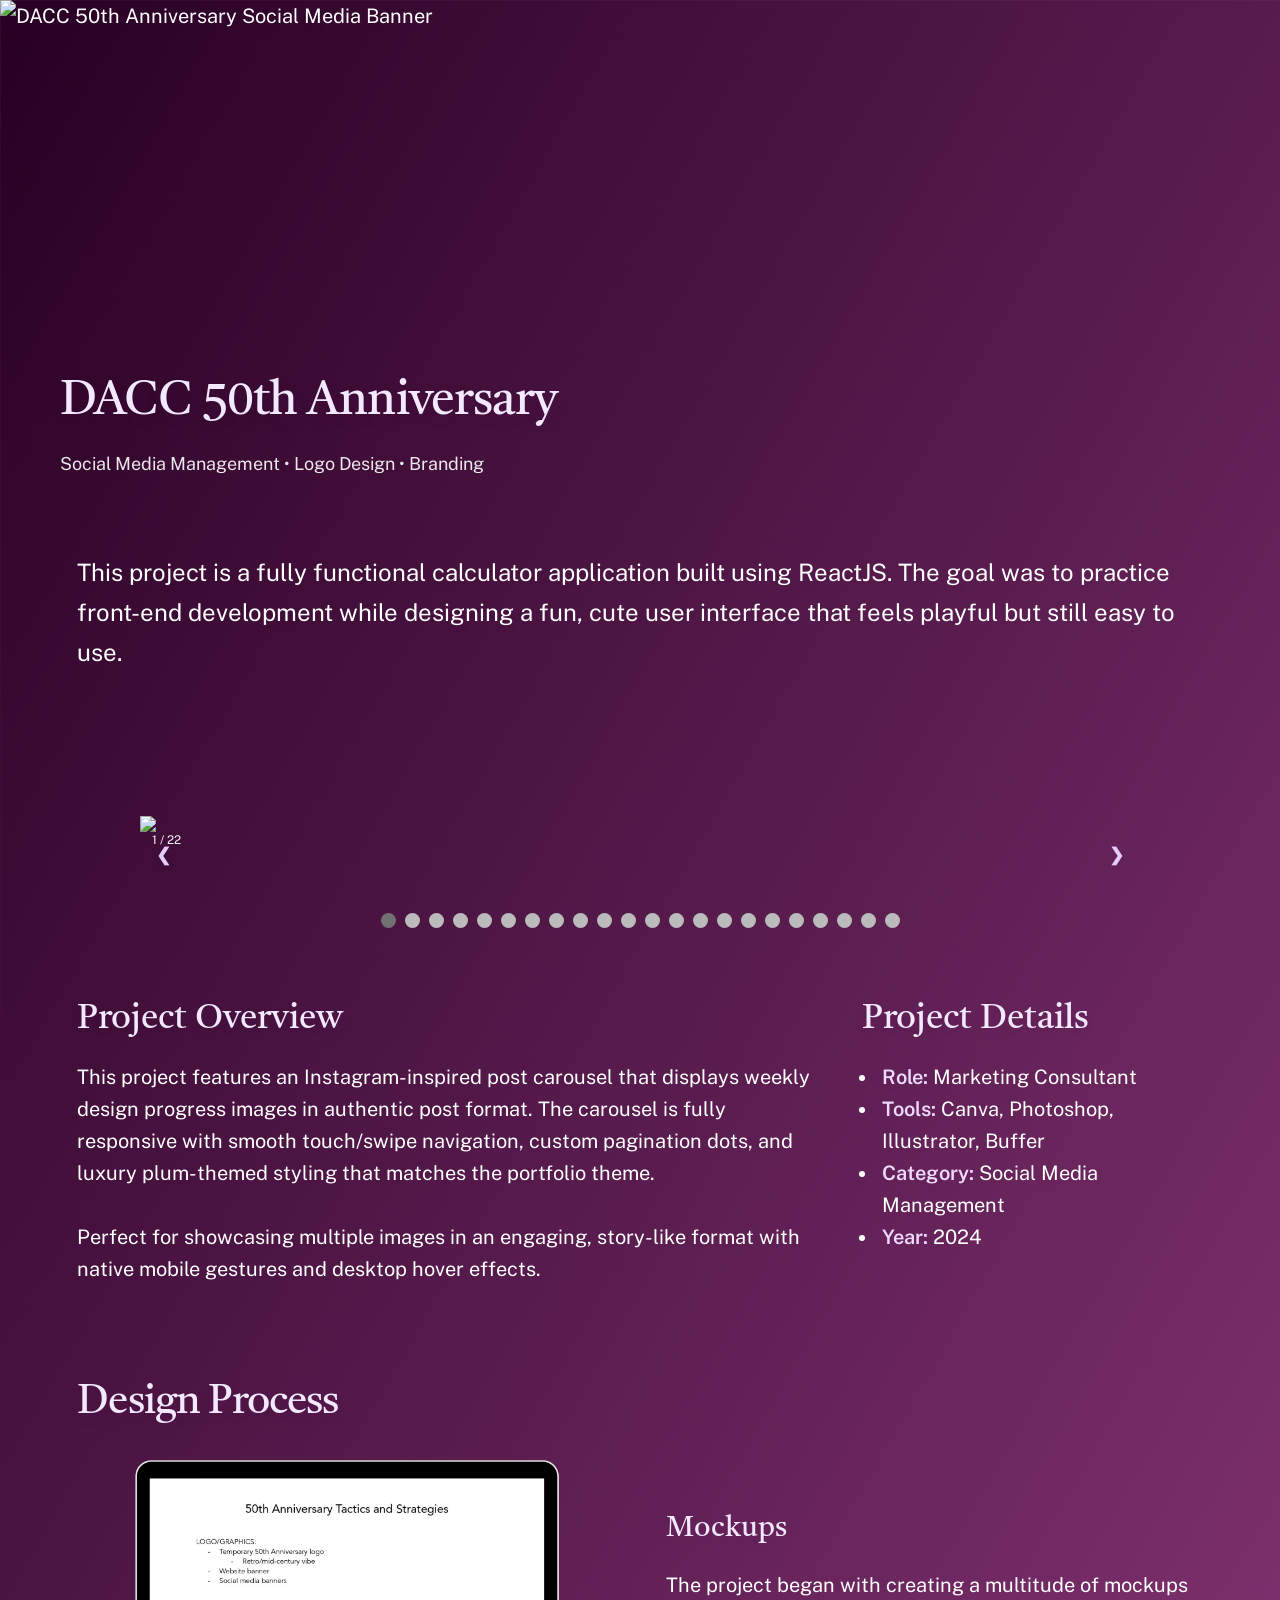
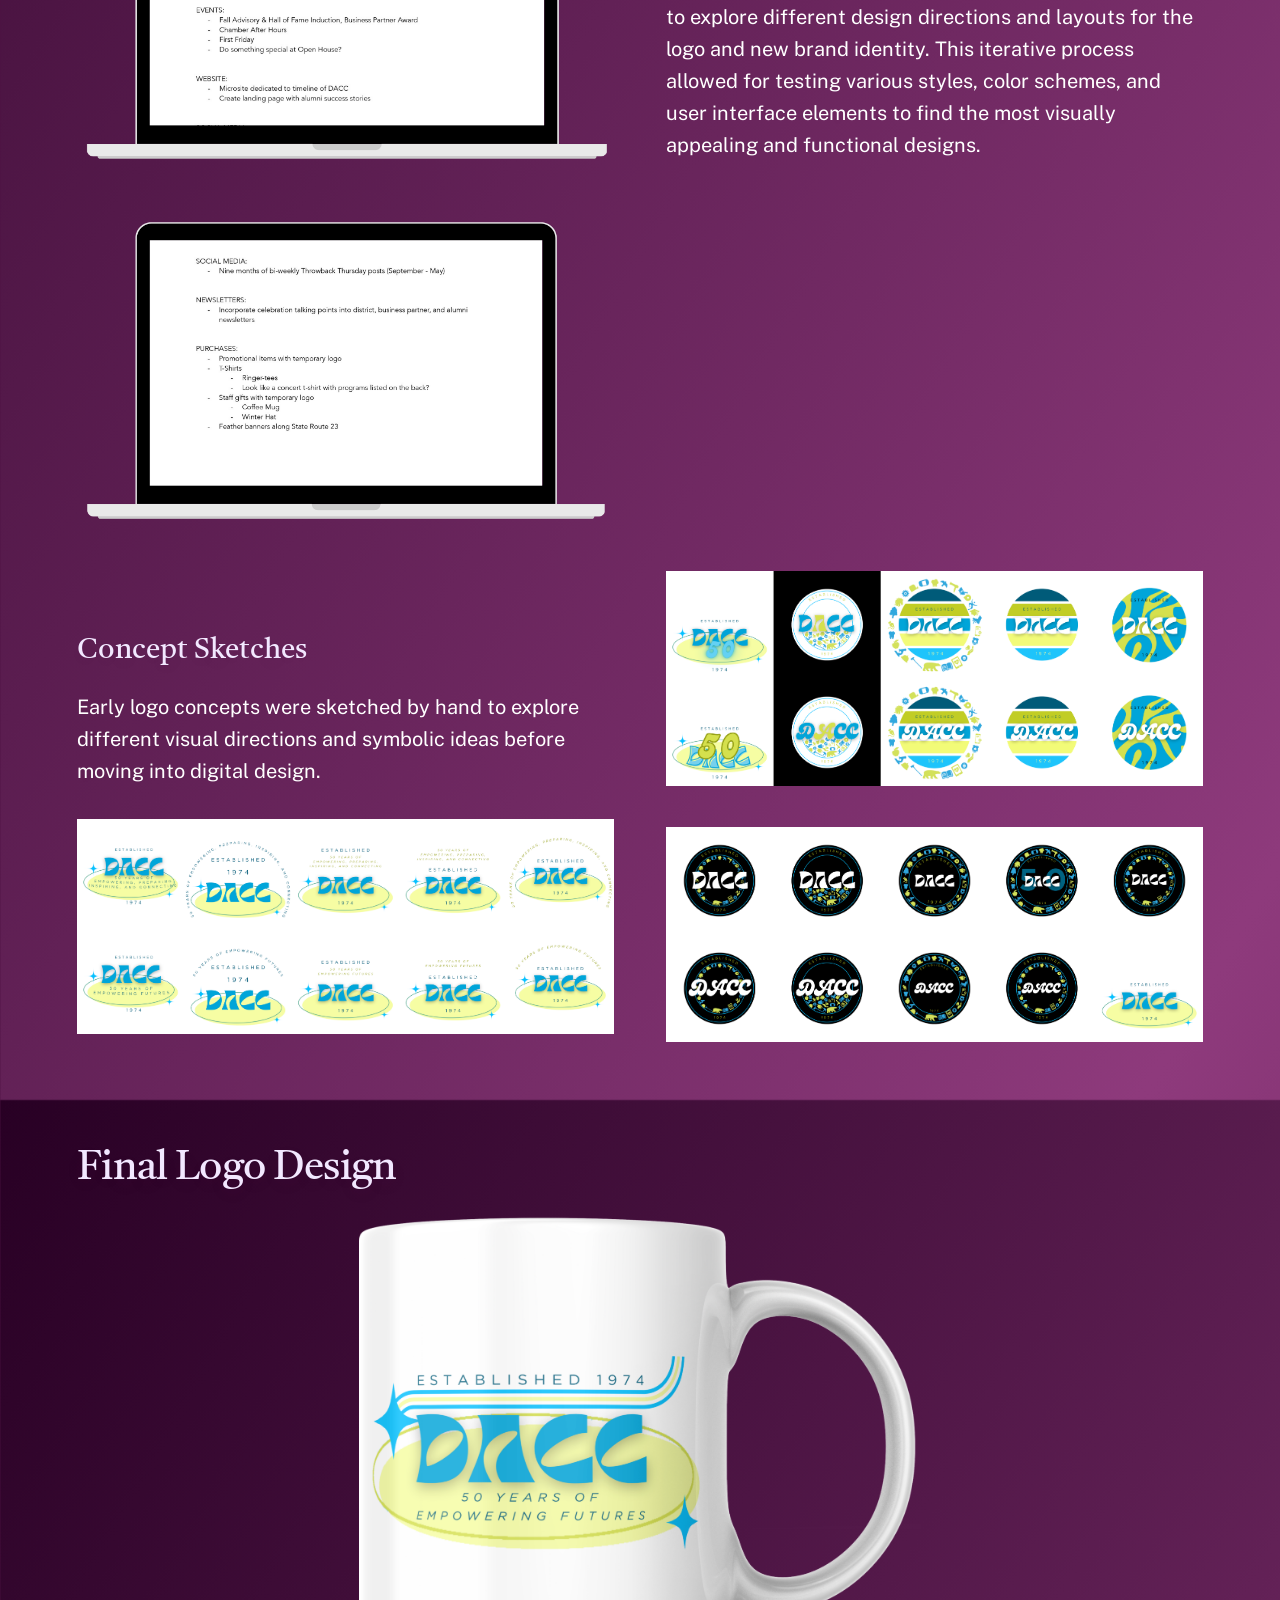
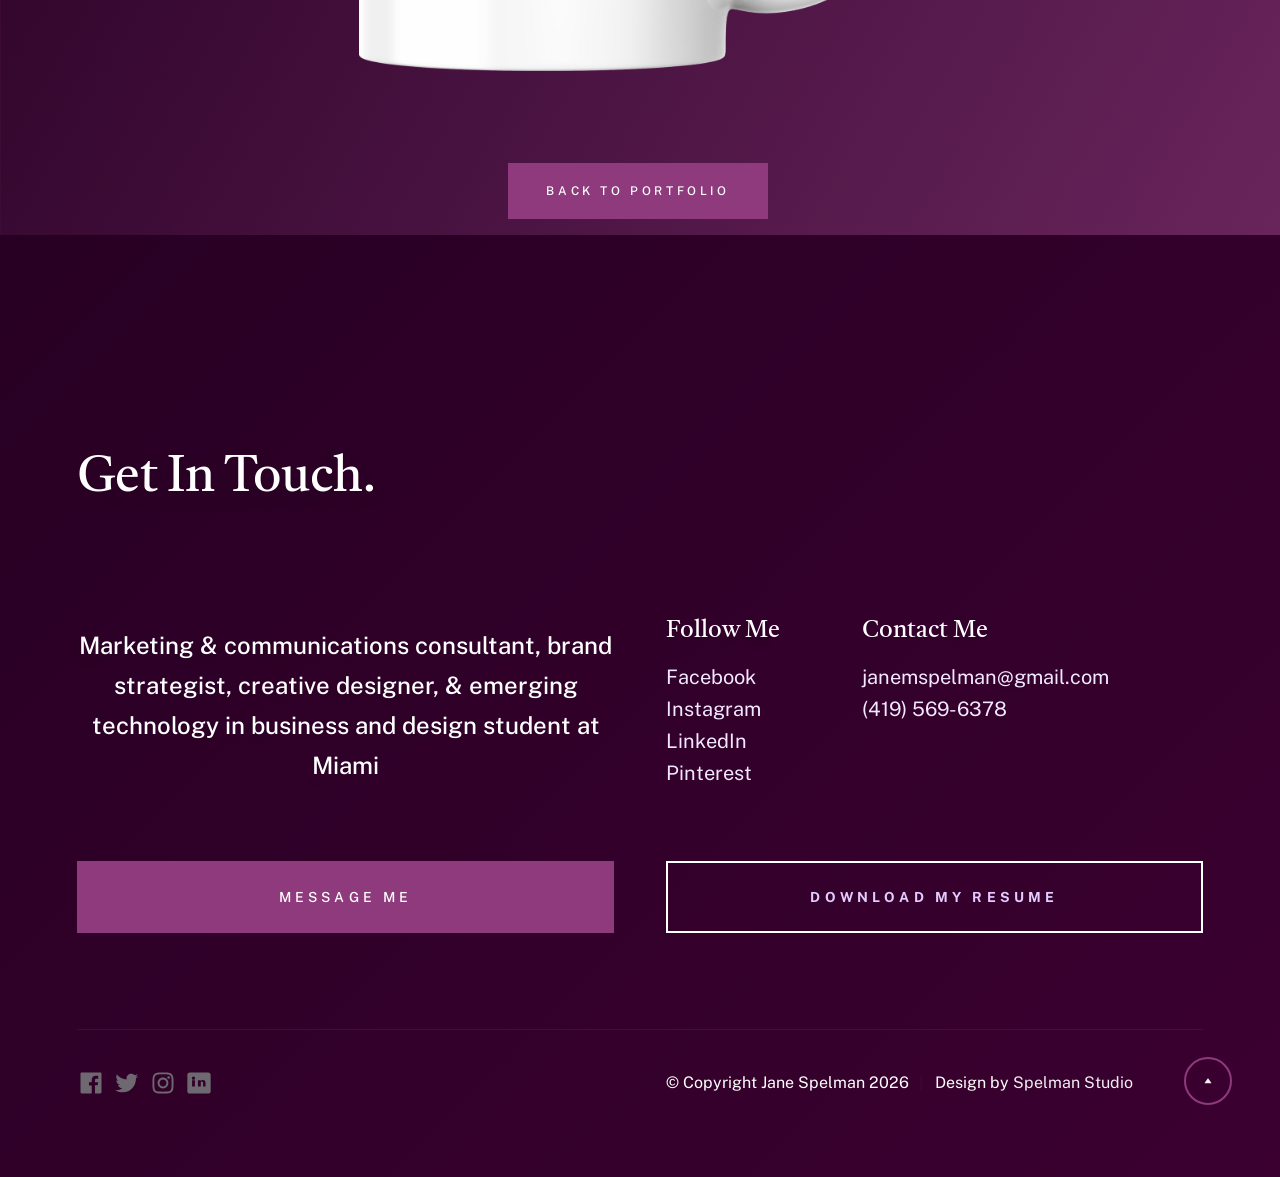
==== projectfive.html @ 10e01cda "project five" ====
<!DOCTYPE html>
<html lang="en" class="no-js" >
<head>

    <!--- basic page needs
    ================================================== -->
    <meta charset="utf-8">
    <meta name="viewport" content="width=device-width, initial-scale=1">
    <title>Project 5 - Jane Spelman</title>

    <script>
        document.documentElement.classList.remove('no-js');
        document.documentElement.classList.add('js');
    </script>

    <!-- CSS
    ================================================== -->
    <link rel="stylesheet" href="css/vendor.css">
    <link rel="stylesheet" href="css/styles.css">
    <link rel="stylesheet" href="css/inline-styles.css">

    <!-- favicons
    ================================================== -->
    <link rel="apple-touch-icon" sizes="180x180" href="apple-touch-icon.png">
    <link rel="icon" type="image/png" sizes="32x32" href="favicon-32x32.png">
    <link rel="icon" type="image/png" sizes="16x16" href="favicon-16x16.png">
    <link rel="manifest" href="site.webmanifest">

</head>

<body class="project-page" id="top">

    
    <!-- preloader
    ================================================== -->
    <div id="preloader">
        <div id="loader" class="dots-fade">
            <div></div>
            <div></div>
            <div></div>
        </div>
    </div>


    <!-- page wrap
    ================================================== -->
    <div id="page" class="s-pagewrap">


        <!-- # site header 
        ================================================== -->
        <header class="s-header">
            <div class="row s-header__inner">

                <div class="s-header__block">
                    <div class="s-header__logo">
                        <a class="logo" href="index.html">
                            <img src="images/logo.svg" alt="Homepage">
                        </a>
                    </div>

                    <a class="s-header__menu-toggle" href="#0"><span>Menu</span></a>
                </div> <!-- end s-header__block -->

                <nav class="s-header__nav">    
                    <ul class="s-header__menu-links">
                        <li class="current"><a class="smoothscroll" href="#intro">Intro</a></li>
                        <li><a class="smoothscroll" href="#about">About</a></li>
                        <li><a class="smoothscroll" href="#works">Works</a></li>
                        <li><a class="smoothscroll" href="#footer">Contact</a></li>
                    </ul> <!-- s-header__menu-links -->    
                </nav> <!-- end s-header__nav -->

            </div> <!-- end s-header__inner -->
        </header> <!-- end s-header -->


<!-- Project Hero -->
<section class="project-hero">

<img src="images/folio/project5/dacc50thbanner.png" alt="DACC 50th Anniversary Social Media Banner" class="project-hero__image">

    <div class="project-hero__text">
<h1>DACC 50th Anniversary</h1>
        <p>Social Media Management • Logo Design • Branding</p>
    </div>

</section>


<!-- Page Content -->
<section class="s-content">

<div class="row">

<div class="column xl-12">

<header class="section-header">

<p class="lead">
This project is a fully functional calculator application
built using ReactJS. The goal was to practice front-end
development while designing a fun, cute user interface
that feels playful but still easy to use.
</p>

</header>

</div>

</div>


<!-- Hero Image -->
<div class="row">

<div class="column xl-12">

<!-- Slideshow container -->
<div class="slideshow-container">

  <!-- Full-width images with number and caption text -->
  <div class="mySlides fade">
    <div class="numbertext">1 / 22</div>
    <img src="images/folio/project5/week01-1.png" style="width:100%">
  </div>

  <div class="mySlides fade">
    <div class="numbertext">2 / 22</div>
    <img src="images/folio/project5/week01-2.png" style="width:100%">
  </div>

  <div class="mySlides fade">
    <div class="numbertext">3 / 22</div>
    <img src="images/folio/project5/week02-1.png" style="width:100%">
  </div>

  <div class="mySlides fade">
    <div class="numbertext">4 / 22</div>
    <img src="images/folio/project5/week02-2.png" style="width:100%">
  </div>

  <div class="mySlides fade">
    <div class="numbertext">5 / 22</div>
    <img src="images/folio/project5/week03-1.png" style="width:100%">
  </div>

  <div class="mySlides fade">
    <div class="numbertext">6 / 22</div>
    <img src="images/folio/project5/week03-2.png" style="width:100%">
  </div>

  <div class="mySlides fade">
    <div class="numbertext">7 / 22</div>
    <img src="images/folio/project5/week04-1.png" style="width:100%">
  </div>

  <div class="mySlides fade">
    <div class="numbertext">8 / 22</div>
    <img src="images/folio/project5/week04-2.png" style="width:100%">
  </div>

  <div class="mySlides fade">
    <div class="numbertext">9 / 22</div>
    <img src="images/folio/project5/week05-1.png" style="width:100%">
  </div>

  <div class="mySlides fade">
    <div class="numbertext">10 / 22</div>
    <img src="images/folio/project5/week05-2.png" style="width:100%">
  </div>

  <div class="mySlides fade">
    <div class="numbertext">11 / 22</div>
    <img src="images/folio/project5/week06-1.png" style="width:100%">
  </div>

  <div class="mySlides fade">
    <div class="numbertext">12 / 22</div>
    <img src="images/folio/project5/week06-2.png" style="width:100%">
  </div>

  <div class="mySlides fade">
    <div class="numbertext">13 / 22</div>
    <img src="images/folio/project5/week07-1.png" style="width:100%">
  </div>

  <div class="mySlides fade">
    <div class="numbertext">14 / 22</div>
    <img src="images/folio/project5/week07-2.png" style="width:100%">
  </div>

  <div class="mySlides fade">
    <div class="numbertext">15 / 22</div>
    <img src="images/folio/project5/week08-1.png" style="width:100%">
  </div>

  <div class="mySlides fade">
    <div class="numbertext">16 / 22</div>
    <img src="images/folio/project5/week08-2.png" style="width:100%">
  </div>

  <div class="mySlides fade">
    <div class="numbertext">17 / 22</div>
    <img src="images/folio/project5/week09-1.png" style="width:100%">
  </div>

  <div class="mySlides fade">
    <div class="numbertext">18 / 22</div>
    <img src="images/folio/project5/week09-2.png" style="width:100%">
  </div>

  <div class="mySlides fade">
    <div class="numbertext">19 / 22</div>
    <img src="images/folio/project5/week10-1.png" style="width:100%">
  </div>

  <div class="mySlides fade">
    <div class="numbertext">20 / 22</div>
    <img src="images/folio/project5/week10-2.png" style="width:100%">
  </div>

  <div class="mySlides fade">
    <div class="numbertext">21 / 22</div>
    <img src="images/folio/project5/week11-1.png" style="width:100%">
  </div>

  <div class="mySlides fade">
    <div class="numbertext">22 / 22</div>
    <img src="images/folio/project5/week11-2.png" style="width:100%">
  </div>

  <!-- Next and previous buttons -->
  <a class="prev" onclick="plusSlides(-1)">&#10094;</a>
  <a class="next" onclick="plusSlides(1)">&#10095;</a>
</div>
<br>

<!-- The dots/circles -->
<div style="text-align:center">
  <span class="dot" onclick="currentSlide(1)"></span>
  <span class="dot" onclick="currentSlide(2)"></span>
  <span class="dot" onclick="currentSlide(3)"></span>
  <span class="dot" onclick="currentSlide(4)"></span>
  <span class="dot" onclick="currentSlide(5)"></span>
  <span class="dot" onclick="currentSlide(6)"></span>
  <span class="dot" onclick="currentSlide(7)"></span>
  <span class="dot" onclick="currentSlide(8)"></span>
  <span class="dot" onclick="currentSlide(9)"></span>
  <span class="dot" onclick="currentSlide(10)"></span>
  <span class="dot" onclick="currentSlide(11)"></span>
  <span class="dot" onclick="currentSlide(12)"></span>
  <span class="dot" onclick="currentSlide(13)"></span>
  <span class="dot" onclick="currentSlide(14)"></span>
  <span class="dot" onclick="currentSlide(15)"></span>
  <span class="dot" onclick="currentSlide(16)"></span>
  <span class="dot" onclick="currentSlide(17)"></span>
  <span class="dot" onclick="currentSlide(18)"></span>
  <span class="dot" onclick="currentSlide(19)"></span>
  <span class="dot" onclick="currentSlide(20)"></span>
  <span class="dot" onclick="currentSlide(21)"></span>
  <span class="dot" onclick="currentSlide(22)"></span>
</div>

</div>

</div>

<!-- Project Overview -->
<div class="row">

<div class="column xl-8 lg-8 md-12">

<h3>Project Overview</h3>

<p>
This project features an Instagram-inspired post carousel that displays weekly design progress images in authentic post format. The carousel is fully responsive with smooth touch/swipe navigation, custom pagination dots, and luxury plum-themed styling that matches the portfolio theme.
</p>

<p>
Perfect for showcasing multiple images in an engaging, story-like format with native mobile gestures and desktop hover effects.
</p>

</div>

<div class="column xl-4 lg-4 md-12">

<h3>Project Details</h3>

<ul>

<li><strong>Role:</strong> Marketing Consultant</li>

<li><strong>Tools:</strong> Canva, Photoshop, Illustrator, Buffer</li>

<li><strong>Category:</strong> Social Media Management</li>

<li><strong>Year:</strong> 2024</li>

</ul>

</div>

</div>



<!-- Process Section -->
<div class="row">

<div class="column xl-12">

<h2>Design Process</h2>

</div>

</div>



<!-- Research -->
<div class="row">

<div class="column xl-6 lg-6 md-12">

<img src="images/folio/project5/dacc50thplans1.png" alt="DACC 50th Anniversary Social Media Plans">
<img src="images/folio/project5/dacc50thplans2.png" alt="DACC 50th Anniversary Social Media Plans">

</div>

<div class="column xl-6 lg-6 md-12">

<h4>Mockups</h4>

<p>
The project began with creating a multitude of mockups to explore different design directions 
and layouts for the logo and new brand identity. This iterative process allowed for testing various styles, 
color schemes, and user interface elements to find the most visually appealing and functional designs.
</p>

</div>

</div>



<!-- Sketches -->
<div class="row">

<div class="column xl-6 lg-6 md-12">

<h4>Concept Sketches</h4>

<p>
Early logo concepts were sketched by hand to explore
different visual directions and symbolic ideas before
moving into digital design.
</p>

<img src="images/folio/project5/logomockups3.png" alt="Logo Mockups">

</div>

<div class="column xl-6 lg-6 md-12">

<img src="images/folio/project5/logomockups1.png" alt="Logo Mockups">
<img src="images/folio/project5/logomockups2.png" alt="Logo Mockups">

</div>

</div>



<!-- Final Design -->
<div class="row">

<div class="column xl-12">

<h2>Final Logo Design</h2>

<img src="images/folio/project5/dacc50thfinal1.png" alt="Final Logo Design" style="width: 50%; center; display: block; margin-left: auto; margin-right: auto;">

</div>

</div>



<!-- Back Button -->
<div class="row">

<div class="column xl-12" style="text-align:center; margin-top:60px;">

<a href="index.html" class="btn btn--primary">
Back to Portfolio
</a>

</div>

</div>


</section>



<!-- # footer 
        ================================================== -->
        <footer id="footer" class="s-footer target-section">

            <div class="row">
                <div class="column lg-12">
                    <div class="section-header light-on-dark">
                        <h2 class="text-display-title">Get In Touch.</h2>
                    </div> <!-- end section-header -->
                </div>
            </div>

            <div class="row s-footer__content">

                <div class="column xl-6 md-12 s-footer__block s-footer__about">                    
                    <p class="attention-getter">
                    Marketing & communications consultant, brand strategist, creative designer, & emerging technology in business and design student at Miami
                    </p>               
                </div> <!-- end section-footer__about -->

                <div class="column xl-6 md-12 s-footer__block s-footer__site-links">
                    <div class="row">
                        <div class="column xl-4 lg-5 md-6 tab-12">
                            <h5>Follow Me</h5>
                            <ul class="link-list">
                                <li><a href="#0">Facebook</a></li>
                                <li><a href="#0">Instagram</a></li>
                                <li><a href="#0">LinkedIn</a></li>
                                <li><a href="#0">Pinterest</a></li>
                            </ul>
                        </div>
                        <div class="column xl-6 md-6 tab-12">
                            <h5>Contact Me</h5>
                            <ul class="link-list">
                                <li><a href="mailto:#0">janemspelman@gmail.com</a></li>
                                <li><a href="tel:+1975432345">(419) 569-6378</a></li>
                            </ul> 
                        </div>
                    </div>                    
                </div> <!-- end section-footer__site-links -->

            </div> <!-- end section-footer__content -->


            <div class="row s-footer__buttons">
               
                <div class="column xl-6 tab-12">
                    <a href="mailto:#0" class="btn btn--primary btn--large u-fullwidth">Message Me</a>
                </div>
          
                <div class="column xl-6 tab-12">                    
                    <a href="https://drive.google.com/file/d/1Gsmad_hunGAJn3ldZweWSh1XxoiZI7Jr/view?usp=sharing" class="btn btn--stroke btn--large u-fullwidth">Download my Resume</a>
                </div>
            
            </div> <!-- end section-footer__buttons -->              
            
            <div class="row s-footer__bottom">
                
                <div class="column xl-6 lg-12">
                    <ul class="s-footer__social social-list">
                        <li>
                            <a href="#0">
                                <svg xmlns="http://www.w3.org/2000/svg" width="24" height="24" viewBox="0 0 24 24" style="fill:rgba(0, 0, 0, 1);transform:;-ms-filter:"><path d="M20,3H4C3.447,3,3,3.448,3,4v16c0,0.552,0.447,1,1,1h8.615v-6.96h-2.338v-2.725h2.338v-2c0-2.325,1.42-3.592,3.5-3.592 c0.699-0.002,1.399,0.034,2.095,0.107v2.42h-1.435c-1.128,0-1.348,0.538-1.348,1.325v1.735h2.697l-0.35,2.725h-2.348V21H20 c0.553,0,1-0.448,1-1V4C21,3.448,20.553,3,20,3z"></path></svg>
                                <span class="u-screen-reader-text">Facebook</span>
                            </a>
                        </li>
                        <li>
                            <a href="#0">
                                <svg xmlns="http://www.w3.org/2000/svg" width="24" height="24" viewBox="0 0 24 24" style="fill:rgba(0, 0, 0, 1);transform:;-ms-filter:"><path d="M19.633,7.997c0.013,0.175,0.013,0.349,0.013,0.523c0,5.325-4.053,11.461-11.46,11.461c-2.282,0-4.402-0.661-6.186-1.809 c0.324,0.037,0.636,0.05,0.973,0.05c1.883,0,3.616-0.636,5.001-1.721c-1.771-0.037-3.255-1.197-3.767-2.793 c0.249,0.037,0.499,0.062,0.761,0.062c0.361,0,0.724-0.05,1.061-0.137c-1.847-0.374-3.23-1.995-3.23-3.953v-0.05 c0.537,0.299,1.16,0.486,1.82,0.511C3.534,9.419,2.823,8.184,2.823,6.787c0-0.748,0.199-1.434,0.548-2.032 c1.983,2.443,4.964,4.04,8.306,4.215c-0.062-0.3-0.1-0.611-0.1-0.923c0-2.22,1.796-4.028,4.028-4.028 c1.16,0,2.207,0.486,2.943,1.272c0.91-0.175,1.782-0.512,2.556-0.973c-0.299,0.935-0.936,1.721-1.771,2.22 c0.811-0.088,1.597-0.312,2.319-0.624C21.104,6.712,20.419,7.423,19.633,7.997z"></path></svg>
                                <span class="u-screen-reader-text">Instagram</span>
                            </a>
                        </li>
                        <li>
                            <a href="#0">
                                <svg xmlns="http://www.w3.org/2000/svg" width="24" height="24" viewBox="0 0 24 24" style="fill:rgba(0, 0, 0, 1);transform:;-ms-filter:"><path d="M11.999,7.377c-2.554,0-4.623,2.07-4.623,4.623c0,2.554,2.069,4.624,4.623,4.624c2.552,0,4.623-2.07,4.623-4.624 C16.622,9.447,14.551,7.377,11.999,7.377L11.999,7.377z M11.999,15.004c-1.659,0-3.004-1.345-3.004-3.003 c0-1.659,1.345-3.003,3.004-3.003s3.002,1.344,3.002,3.003C15.001,13.659,13.658,15.004,11.999,15.004L11.999,15.004z"></path><circle cx="16.806" cy="7.207" r="1.078"></circle><path d="M20.533,6.111c-0.469-1.209-1.424-2.165-2.633-2.632c-0.699-0.263-1.438-0.404-2.186-0.42 c-0.963-0.042-1.268-0.054-3.71-0.054s-2.755,0-3.71,0.054C7.548,3.074,6.809,3.215,6.11,3.479C4.9,3.946,3.945,4.902,3.477,6.111 c-0.263,0.7-0.404,1.438-0.419,2.186c-0.043,0.962-0.056,1.267-0.056,3.71c0,2.442,0,2.753,0.056,3.71 c0.015,0.748,0.156,1.486,0.419,2.187c0.469,1.208,1.424,2.164,2.634,2.632c0.696,0.272,1.435,0.426,2.185,0.45 c0.963,0.042,1.268,0.055,3.71,0.055s2.755,0,3.71-0.055c0.747-0.015,1.486-0.157,2.186-0.419c1.209-0.469,2.164-1.424,2.633-2.633 c0.263-0.7,0.404-1.438,0.419-2.186c0.043-0.962,0.056-1.267,0.056-3.71s0-2.753-0.056-3.71C20.941,7.57,20.801,6.819,20.533,6.111z M19.315,15.643c-0.007,0.576-0.111,1.147-0.311,1.688c-0.305,0.787-0.926,1.409-1.712,1.711c-0.535,0.199-1.099,0.303-1.67,0.311 c-0.95,0.044-1.218,0.055-3.654,0.055c-2.438,0-2.687,0-3.655-0.055c-0.569-0.007-1.135-0.112-1.669-0.311 c-0.789-0.301-1.414-0.923-1.719-1.711c-0.196-0.534-0.302-1.099-0.311-1.669c-0.043-0.95-0.053-1.218-0.053-3.654 c0-2.437,0-2.686,0.053-3.655c0.007-0.576,0.111-1.146,0.311-1.687c0.305-0.789,0.93-1.41,1.719-1.712 c0.534-0.198,1.1-0.303,1.669-0.311c0.951-0.043,1.218-0.055,3.655-0.055c2.437,0,2.687,0,3.654,0.055 c0.571,0.007,1.135,0.112,1.67,0.311c0.786,0.303,1.407,0.925,1.712,1.712c0.196,0.534,0.302,1.099,0.311,1.669 c0.043,0.951,0.054,1.218,0.054,3.655c0,2.436,0,2.698-0.043,3.654H19.315z"></path></svg>
                                <span class="u-screen-reader-text">LinkedIn</span>
                            </a>
                        </li>
                        <li>
                            <a href="#0">
                                <svg xmlns="http://www.w3.org/2000/svg" width="24" height="24" viewBox="0 0 24 24" style="fill: rgba(0, 0, 0, 1);transform: ;msFilter:;"><path d="M20 3H4c-1.103 0-2 .897-2 2v14c0 1.103.897 2 2 2h16c1.103 0 2-.897 2-2V5c0-1.103-.897-2-2-2zM8.496 15H6.061V9.697h2.435V15zm-1.217-5.78c-.77 0-1.394-.624-1.394-1.393s.624-1.394 1.394-1.394c.769 0 1.393.625 1.393 1.394s-.624 1.393-1.393 1.393zM17.945 15h-2.435v-2.741c0-.655-.011-1.497-.913-1.497-.913 0-1.053.713-1.053 1.448V15h-2.435V9.697h2.333v.77h.032c.325-.617.89-1.065 1.833-1.065 1.958 0 2.318 1.288 2.318 2.965V15z"></path></svg>
                                <span class="u-screen-reader-text">Pinterest</span>
                            </a>
                        </li>
                    </ul> 
                </div> <!-- end section-footer__social -->

                <div class="column xl-6 lg-12">
                    <p class="ss-copyright">
                        <span>© Copyright Jane Spelman 2026</span> 
                        <span>Design by <a href="https://spelmanstudio.com/">Spelman Studio</a></span>
                    </p>
                </div>

            </div> <!-- end section-footer__bottom -->          

            <div class="ss-go-top">
                <a class="smoothscroll" title="Back to Top" href="#top">                 
                    <svg xmlns="http://www.w3.org/2000/svg" width="24" height="24" viewBox="0 0 24 24" style="fill: rgba(0, 0, 0, 1);transform: ;msFilter:;"><path d="M5.536 21.886a1.004 1.004 0 0 0 1.033-.064l13-9a1 1 0 0 0 0-1.644l-13-9A1 1 0 0 0 5 3v18a1 1 0 0 0 .536.886z"></path></svg>
                </a>                                
                <span>Back To Top</span>   
            </div> <!-- end ss-go-top -->
            
        </footer> <!-- end s-footer -->

    </div> <!-- end page-wrap -->


    <!-- Java Script
    ================================================== -->
    <script src="js/plugins.js"></script>
    <script src="js/main.js"></script>

</body>
</html>
---- css/styles.css ----
@charset "UTF-8";

/* =================================================================== 
 * Jane Spelman Main Stylesheet
 * Template Ver. 1.0.0
 * 04-03-2023
 * ------------------------------------------------------------------
 *
 * TOC:
 * # SETTINGS
 *      ## fonts 
 *      ## colors
 *      ## spacing and typescale
 *      ## grid variables
 * # CSS RESET
 * # GRID
 * # BASE SETUP
 * # UTILITY CLASSES
 * # TYPOGRAPHY 
 *      ## base type styles
 *      ## additional typography & helper classes
 *      ## lists
 *      ## media 
 *      ## spacing
 * # PRELOADER
 *      ## page loaded
 * # FORM 
 *      ## style placeholder text
 * # BUTTONS
 * # TABLE
 * # COMPONENTS
 *      ## pagination
 *      ## alert box 
 *      ## skillbars
 *      ## stats tabs
 * # PROJECT-WIDE SHARED STYLES
 *      ## section header
 *      ## social list
 *      ## swiper overrides
 *      ## glightbox overrides
 * # GRID-BASED LAYOUTS
 *      ## grid block
 *      ## list grid
 * # PAGE WRAP
 * # SITE HEADER
 *      ## logo
 *      ## main navigation
 *      ## mobile menu toggle
 * # INTRO
 *      ## intro content
 *      ## intro btn cv download
 *      ## intro social
 *      ## intro scroll down
 *      ## intro transitions
 * # ABOUT
 *      ## about blocks
 * # WORKS
 *      ## folio entries 
 *      ## testimonials
 * # NUMBERS
 * # FOOTER
 *      ## copyright
 *      ## go top
 *
 * ------------------------------------------------------------------ */


/* ===================================================================
 * # SETTINGS
 *
 *
 * ------------------------------------------------------------------- */

/* ------------------------------------------------------------------- 
 * ## fonts 
 * ------------------------------------------------------------------- */
@import url("https://fonts.googleapis.com/css2?family=Castoro:ital@0;1&family=Public+Sans:ital,wght@0,300;0,400;0,500;0,600;0,700;1,300;1,400;1,500;1,600;1,700&display=swap");

:root {
    --font-1: "Public Sans", Sans-serif;
    --font-2: "Castoro", Serif;

  /* monospace
   */
    --font-mono: Consolas, "Andale Mono", Courier, "Courier New", monospace;
}

/* ------------------------------------------------------------------- 
 * ## colors
 * ------------------------------------------------------------------- */
:root {

    /* Primary Brand Gradient Colors */
    /* Deep Plum → Magenta Plum → Soft Lavender Blush */

    --color-1: #8E3A7C;          /* Primary Plum */
    --color-2: #3B0030;          /* Deep Eggplant */
    --color-3: #1A0016;          /* True Black (logo accent) */

    /* Gradient Support */
    --color-gradient-start: #3B0030;
    --color-gradient-mid:   #8E3A7C;
    --color-gradient-end:   #E8CFE4;

    /* Theme Variations (Plum Scale) */
    --color-1-lightest: #F3EEF4;
    --color-1-lighter:  #f2e8ff;
    --color-1-light:    #8E3A7C;
    --color-1-dark:     #6B1D5F;
    --color-1-darker:   #280024;
    --color-1-darkest:  #1A0016;

    /* Deep Tone Variations */
    --color-2-light:    #6B1D5F;
    --color-2-dark:     #280024;
    --color-2-darker:   #1A0016;

    /* Soft Neutrals (Lavender-Based Instead of Green Grays) */
    --color-gray-19: #1A0016;
    --color-gray-18: #280024;
    --color-gray-17: #3B0030;
    --color-gray-16: #5E5A60;
    --color-gray-15: #6E6970;
    --color-gray-14: #A8A2AA;
    --color-gray-13: #A8A2AA;
    --color-gray-12: #E8CFE4;
    --color-gray-11: #E8CFE4;
    --color-gray-10: #F3EEF4;
    --color-gray-9 : #F3EEF4;
    --color-gray-8 : #F3EEF4;
    --color-gray-7 : #F3EEF4;
    --color-gray-6 : #F3EEF4;
    --color-gray-5 : #F3EEF4;
    --color-gray-4 : #FDFBFD;
    --color-gray-3 : #FFFAFF;
    --color-gray-2 : #FFFEFF;
    --color-gray-1 : #FFFFFF;

    --color-white: #FFFFFF;
    --color-black: #000000;

    /* Text */
    --color-text: var(--color-gray-19);
    --color-text-dark: var(--color-2);
    --color-text-light: var(--color-gray-15);
    --color-placeholder: var(--color-gray-13);

    /* Links */
    --color-link: var(--color-1);
    --color-link-hover: var(--color-1-light);
    --color-link-active: var(--color-1-dark);

    /* Buttons */
    --color-btn: var(--color-gray-10);
    --color-btn-text: var(--color-text);
    --color-btn-hover: var(--color-gray-11);
    --color-btn-hover-text: var(--color-text);

    --color-btn-primary: var(--color-1);
    --color-btn-primary-text: var(--color-white);
    --color-btn-primary-hover: var(--color-1-light);
    --color-btn-primary-hover-text: var(--color-white);

    --color-btn-stroke: var(--color-2);
    --color-btn-stroke-text: var(--color-2);
    --color-btn-stroke-hover: var(--color-2);
    --color-btn-stroke-hover-text: var(--color-white);

    /* Preloader */
    --color-preloader-bg: #1A0016;
    --color-loader: var(--color-1);
    --color-loader-light: var(--color-gray-14);

    /* Body + Borders */
    --color-body-bg: var(--color-gray-1);
    --color-border: rgba(59, 0, 48, 0.15);

    --border-radius: 6px;
}

/* ------------------------------------------------------------------- 
 * ## spacing and typescale
 * ------------------------------------------------------------------- */
:root {
    --text-glow: 0 6px 24px rgba(142, 58, 124, 0.06);
    --text-glow-strong: 0 10px 40px rgba(142, 58, 124, 0.09);
}

/* -------------------------------------------------------------------
 * Global Text Glow
 * Subtle colored glow behind most typographic elements to enhance depth
 * ------------------------------------------------------------------ */
/* Apply a light plum glow to primary text elements */
body,
h1, h2, h3, h4, h5, h6,
p, a, li, span, strong, em,
.s-intro__content-title, .text-display-title, .attention-getter,
.entry__title, .s-testimonials__cite, .s-footer__about p,
.s-header__nav a {
    text-shadow: var(--text-glow);
}

/* Keep code blocks, form inputs and intentionally muted text free of glow */
pre, code, kbd, samp, input, textarea, select, .no-glow, .text-muted {
    text-shadow: none !important;
}

/* Reduce glow on very small screens for legibility */
@media screen and (max-width: 600px) {
    body,
    h1, h2, h3, h4, h5, h6,
    p, a, li, span {
        text-shadow: none;
    }
}

/* Add a pronounced glow on link hover/focus throughout the site */
a:hover, a:focus {
    text-shadow: var(--text-glow-strong);
}

.entry__thumb::after {
content: "View Case Study";
position: absolute;
top:50%;
left:50%;
transform:translate(-50%,-50%);
background:black;
color:white;
padding:10px 18px;
opacity:0;
transition:.3s;
}

.entry:hover .entry__thumb::after{
opacity:1;
}

:root {

  /* spacing
   * base font size: 20px 
   * vertical space unit : 32px
   */
    --base-size     : 62.5%;
    --multiplier    : 1;
    --base-font-size: calc(2rem * var(--multiplier));
    --space         : calc(3.2rem * var(--multiplier));

  /* vertical spacing 
   */
    --vspace-0_125: calc(0.125 * var(--space));
    --vspace-0_25 : calc(0.25 * var(--space));
    --vspace-0_375: calc(0.375 * var(--space));
    --vspace-0_5  : calc(0.5 * var(--space));
    --vspace-0_625: calc(0.625 * var(--space));
    --vspace-0_75 : calc(0.75 * var(--space));
    --vspace-0_875: calc(0.875 * var(--space));
    --vspace-1    : calc(var(--space));
    --vspace-1_25 : calc(1.25 * var(--space));
    --vspace-1_5  : calc(1.5 * var(--space));
    --vspace-1_75 : calc(1.75 * var(--space));
    --vspace-2    : calc(2 * var(--space));
    --vspace-2_5  : calc(2.5 * var(--space));
    --vspace-3    : calc(3 * var(--space));
    --vspace-3_5  : calc(3.5 * var(--space));
    --vspace-4    : calc(4 * var(--space));
    --vspace-4_5  : calc(4.5 * var(--space));
    --vspace-5    : calc(5 * var(--space));
    --vspace-5_5  : calc(5.5 * var(--space));
    --vspace-6    : calc(6 * var(--space));
    --vspace-6_5  : calc(6.5 * var(--space));
    --vspace-7    : calc(7 * var(--space));
    --vspace-7_5  : calc(7.5 * var(--space));
    --vspace-8    : calc(8 * var(--space));
    --vspace-8_5  : calc(8.5 * var(--space));
    --vspace-9    : calc(9 * var(--space));
    --vspace-9_5  : calc(9.5 * var(--space));
    --vspace-10   : calc(10 * var(--space));

  /* type scale
   * ratio 1        :2 | base: 20px
   * -------------------------------------------------------
   *
   * --text-huge-3    = (148.60px)
   * --text-huge-2    = (123.83px)
   * --text-huge-1    = (103.20px)
   * --text-display-3 = (86.00px)
   * --text-display-2 = (71.66px)
   * --text-display-1 = (59.72px)
   * --text-xxxl      = (49.77px)
   * --text-xxl       = (41.47px)
   * --text-xl        = (34.56px)
   * --text-lg        = (28.80px)
   * --text-md        = (24.00px)
   * --text-size      = (20.00px) BASE
   * --text-sm        = (16.67px)
   * --text-xs        = (13.89px)
   *
   * ---------------------------------------------------------
   */
    --text-scale-ratio: 1.2;
    --text-size       : var(--base-font-size);
    --text-xs         : calc((var(--text-size) / var(--text-scale-ratio)) / var(--text-scale-ratio));
    --text-sm         : calc(var(--text-xs) * var(--text-scale-ratio));
    --text-md         : calc(var(--text-sm) * var(--text-scale-ratio) * var(--text-scale-ratio));
    --text-lg         : calc(var(--text-md) * var(--text-scale-ratio));
    --text-xl         : calc(var(--text-lg) * var(--text-scale-ratio));
    --text-xxl        : calc(var(--text-xl) * var(--text-scale-ratio));
    --text-xxxl       : calc(var(--text-xxl) * var(--text-scale-ratio));
    --text-display-1  : calc(var(--text-xxxl) * var(--text-scale-ratio));
    --text-display-2  : calc(var(--text-display-1) * var(--text-scale-ratio));
    --text-display-3  : calc(var(--text-display-2) * var(--text-scale-ratio));
    --text-huge-1     : calc(var(--text-display-3) * var(--text-scale-ratio));
    --text-huge-2     : calc(var(--text-huge-1) * var(--text-scale-ratio));
    --text-huge-3     : calc(var(--text-huge-2) * var(--text-scale-ratio));

  /* default button height
   */
    --vspace-btn: var(--vspace-1_75);
}

/* on mobile devices below 600px, change the value of '--multiplier' 
 * to adjust the values of base font size and vertical space unit.
 */
@media screen and (max-width: 600px) {
    :root {
        --multiplier: .9375;
    }
}

/* ------------------------------------------------------------------- 
 * ## grid variables
 * ------------------------------------------------------------------- */
:root {

  /* widths for rows and containers
   */
    --width-sixteen-cols: 1760px;
    --width-default     : 1280px;
    --width-wide        : 1600px;
    --width-wider       : 1800px;
    --width-narrow      : 1200px;
    --width-narrower    : 1000px;
    --width-narrowest   : 800px;
    --width-full        : 100%;
    --width-grid-max    : var(--width-default);

  /* gutter
   */
    --gutter: 2.6rem;
}

/* on large screen devices
 */
@media screen and (max-width: 1000px) {
    :root {
        --gutter: 2.2rem;
    }
}

/* on small devices
 */
@media screen and (max-width: 600px) {
    :root {
        --gutter: 1rem;
    }
}


/* ====================================================================
 * # CSS RESET
 *
 *
 * --------------------------------------------------------------------
 * http://meyerweb.com/eric/tools/css/reset/ 
 * v2.0 | 20110126
 * License: none (public domain)
 * -------------------------------------------------------------------- */
html, body {
    height: 100%;
}

.s-pagewrap {
    min-height: 100vh;
    display: flex;
    flex-direction: column;
}

.s-content {
    flex: 1;
}

html,
body,
div,
span,
applet,
object,
iframe,
h1,
h2,
h3,
h4,
h5,
h6,
p,
blockquote,
pre,
a,
abbr,
acronym,
address,
big,
cite,
code,
del,
dfn,
em,
img,
ins,
kbd,
q,
s,
samp,
small,
strike,
strong,
sub,
sup,
tt,
var,
b,
u,
i,
center,
dl,
dt,
dd,
ol,
ul,
li,
fieldset,
form,
label,
legend,
table,
caption,
tbody,
tfoot,
thead,
tr,
th,
td,
article,
aside,
canvas,
details,
embed,
figure,
figcaption,
footer,
header,
hgroup,
menu,
nav,
output,
ruby,
section,
summary,
time,
mark,
audio,
video {
    margin        : 0;
    padding       : 0;
    border        : 0;
    font-size     : 100%;
    font          : inherit;
    vertical-align: baseline;
}

/* HTML5 display-role reset for older browsers */
article,
aside,
details,
figcaption,
figure,
footer,
header,
hgroup,
menu,
nav,
section {
    display: block;
}

body {
    line-height: 1;
}

ol,
ul {
    list-style: none;
}

blockquote,
q {
    quotes: none;
}

blockquote:before,
blockquote:after,
q:before,
q:after {
    content: "";
    content: none;
}

table {
    border-collapse: collapse;
    border-spacing : 0;
}


/* ===================================================================
 * # GRID v5.0.0
 *
 *
 * -------------------------------------------------------------------
 * - Grid system based on the flex display property.
 *
 * - Grid breakpoints are based on MAXIMUM WIDTH media queries, 
 *   meaning they apply to that one breakpoint and ALL THOSE BELOW IT.
 *
 * - Grid columns without a specified width will automatically layout 
 *   as equal width columns.
 *
 * - On viewports 400px and below, all grid columns will stacked 
 *   vertically
 *
 * ------------------------------------------------------------------- */

/* row 
 */
.row {
    display  : flex;
    flex-flow: row wrap;
    width    : min(92%, var(--width-grid-max));
    margin   : 0 auto;
}

.row .row {
    width       : auto;
    margin-left : calc(var(--gutter) * -1);
    margin-right: calc(var(--gutter) * -1);
}

/* column
 */
.column {
    flex   : 1;
    padding: 0 var(--gutter);
}

.collapse>.column,
.column.collapse {
    padding: 0;
}

/* row utility classes
 */
.row.row-wrap {
    flex-wrap: wrap;
}

.row.row-nowrap {
    flex-wrap: nowrap;
}

.row.row-y-top {
    align-items: flex-start;
}

.row.row-y-bottom {
    align-items: flex-end;
}

.row.row-y-center {
    align-items: center;
}

.row.row-stretch {
    align-items: stretch;
}

.row.row-baseline {
    align-items: baseline;
}

.row.row-x-left {
    justify-content: flex-start;
}

.row.row-x-right {
    justify-content: flex-end;
}

.row.row-x-center {
    justify-content: center;
}

.row.row-center {
    align-items    : center;
    justify-content: center;
}

/* ------------------------- -------------------------------------------
 * ## extra large devices (1201px and above)
 * -------------------------------------------------------------------- */
.xl-1 {
    flex : none;
    width: 8.3333333333%;
}

.xl-2 {
    flex : none;
    width: 16.6666666667%;
}

.xl-3 {
    flex : none;
    width: 25%;
}

.xl-4 {
    flex : none;
    width: 33.3333333333%;
}

.xl-5 {
    flex : none;
    width: 41.6666666667%;
}

.xl-6 {
    flex : none;
    width: 50%;
}

.xl-7 {
    flex : none;
    width: 58.3333333333%;
}

.xl-8 {
    flex : none;
    width: 66.6666666667%;
}

.xl-9 {
    flex : none;
    width: 75%;
}

.xl-10 {
    flex : none;
    width: 83.3333333333%;
}

.xl-11 {
    flex : none;
    width: 91.6666666667%;
}

.xl-12 {
    flex : none;
    width: 100%;
}

/* --------------------------------------------------------------------
 * ## large devices (1001px to 1200px)
 * -------------------------------------------------------------------- */
@media screen and (max-width: 1200px) {
    .lg-1 {
        flex : none;
        width: 8.3333333333%;
    }

    .lg-2 {
        flex : none;
        width: 16.6666666667%;
    }

    .lg-3 {
        flex : none;
        width: 25%;
    }

    .lg-4 {
        flex : none;
        width: 33.3333333333%;
    }

    .lg-5 {
        flex : none;
        width: 41.6666666667%;
    }

    .lg-6 {
        flex : none;
        width: 50%;
    }

    .lg-7 {
        flex : none;
        width: 58.3333333333%;
    }

    .lg-8 {
        flex : none;
        width: 66.6666666667%;
    }

    .lg-9 {
        flex : none;
        width: 75%;
    }

    .lg-10 {
        flex : none;
        width: 83.3333333333%;
    }

    .lg-11 {
        flex : none;
        width: 91.6666666667%;
    }

    .lg-12 {
        flex : none;
        width: 100%;
    }
}

/* --------------------------------------------------------------------
 * ## medium devices (801px to 1000px)
 * -------------------------------------------------------------------- */
@media screen and (max-width: 1000px) {
    .md-1 {
        flex : none;
        width: 8.3333333333%;
    }

    .md-2 {
        flex : none;
        width: 16.6666666667%;
    }

    .md-3 {
        flex : none;
        width: 25%;
    }

    .md-4 {
        flex : none;
        width: 33.3333333333%;
    }

    .md-5 {
        flex : none;
        width: 41.6666666667%;
    }

    .md-6 {
        flex : none;
        width: 50%;
    }

    .md-7 {
        flex : none;
        width: 58.3333333333%;
    }

    .md-8 {
        flex : none;
        width: 66.6666666667%;
    }

    .md-9 {
        flex : none;
        width: 75%;
    }

    .md-10 {
        flex : none;
        width: 83.3333333333%;
    }

    .md-11 {
        flex : none;
        width: 91.6666666667%;
    }

    .md-12 {
        flex : none;
        width: 100%;
    }
}

/* --------------------------------------------------------------------
 * ## tablet devices (601px to 800px)  
 * -------------------------------------------------------------------- */
@media screen and (max-width: 800px) {
    .tab-1 {
        flex : none;
        width: 8.3333333333%;
    }

    .tab-2 {
        flex : none;
        width: 16.6666666667%;
    }

    .tab-3 {
        flex : none;
        width: 25%;
    }

    .tab-4 {
        flex : none;
        width: 33.3333333333%;
    }

    .tab-5 {
        flex : none;
        width: 41.6666666667%;
    }

    .tab-6 {
        flex : none;
        width: 50%;
    }

    .tab-7 {
        flex : none;
        width: 58.3333333333%;
    }

    .tab-8 {
        flex : none;
        width: 66.6666666667%;
    }

    .tab-9 {
        flex : none;
        width: 75%;
    }

    .tab-10 {
        flex : none;
        width: 83.3333333333%;
    }

    .tab-11 {
        flex : none;
        width: 91.6666666667%;
    }

    .tab-12 {
        flex : none;
        width: 100%;
    }
}

/* --------------------------------------------------------------------
 * ## mobile devices (401px to 600px)  
 * -------------------------------------------------------------------- */
@media screen and (max-width: 600px) {
    .row {
        width        : 100%;
        padding-left : 6vw;
        padding-right: 6vw;
    }

    .row .row {
        padding-left : 0;
        padding-right: 0;
    }

    .mob-1 {
        flex : none;
        width: 8.3333333333%;
    }

    .mob-2 {
        flex : none;
        width: 16.6666666667%;
    }

    .mob-3 {
        flex : none;
        width: 25%;
    }

    .mob-4 {
        flex : none;
        width: 33.3333333333%;
    }

    .mob-5 {
        flex : none;
        width: 41.6666666667%;
    }

    .mob-6 {
        flex : none;
        width: 50%;
    }

    .mob-7 {
        flex : none;
        width: 58.3333333333%;
    }

    .mob-8 {
        flex : none;
        width: 66.6666666667%;
    }

    .mob-9 {
        flex : none;
        width: 75%;
    }

    .mob-10 {
        flex : none;
        width: 83.3333333333%;
    }

    .mob-11 {
        flex : none;
        width: 91.6666666667%;
    }

    .mob-12 {
        flex : none;
        width: 100%;
    }
}

/* --------------------------------------------------------------------
 * ## small mobile devices (up to 400px)
 * -------------------------------------------------------------------- */

 /* stack columns vertically
 */
@media screen and (max-width: 400px) {
    .row .row {
        margin-left : 0;
        margin-right: 0;
    }

    .column {
        flex        : none;
        width       : 100%;
        margin-left : 0;
        margin-right: 0;
        padding     : 0;
    }
}

/* --------------------------------------------------------------------
 * ## additional column stackpoints 
 * -------------------------------------------------------------------- */
@media screen and (max-width: 900px) {
    .stack-on-900 {
        flex        : none;
        width       : 100%;
        margin-left : 0;
        margin-right: 0;
    }
}

@media screen and (max-width: 700px) {
    .stack-on-700 {
        flex        : none;
        width       : 100%;
        margin-left : 0;
        margin-right: 0;
    }
}

@media screen and (max-width: 550px) {
    .stack-on-550 {
        flex        : none;
        width       : 100%;
        margin-left : 0;
        margin-right: 0;
    }
}


/* ===================================================================
 * # BASE SETUP
 *
 *
 * ------------------------------------------------------------------- */
html {
    font-size : var(--base-size);
    box-sizing: border-box;
}

*,
*::before,
*::after {
    box-sizing: inherit;
}

body {
    background: linear-gradient(
        135deg,
        #1A0016 0%,
        #280024 25%,
        #3B0030 50%,
        #6B1D5F 75%,
        #3B0030 100%
    );
    background-attachment: fixed;
    min-height: 100vh;
}

p {
    font-size     : inherit;
    text-rendering: optimizeLegibility;
}

a {
    text-decoration: none;
}

svg,
img,
video {
    max-width: 100%;
    height   : auto;
}

pre {
    overflow: auto;
}

/* Remove margins and paddings for common elements 
 */
div,
dl,
dt,
dd,
ul,
ol,
li,
h1,
h2,
h3,
h4,
h5,
h6,
pre,
form,
p,
blockquote,
th,
td {
    margin : 0;
    padding: 0;
}

/* Remove default styles for input elements 
 */
input[type=email],
input[type=number],
input[type=search],
input[type=text],
input[type=tel],
input[type=url],
input[type=password],
textarea {
    -webkit-appearance: none;
    -moz-appearance   : none;
    appearance        : none;
}

/* Project Hero Banner */

.project-hero {
    width: 100%;
    overflow: hidden;
}

.project-hero img {
    width: 100%;
    height: 520px;
    object-fit: cover;
    display: block;
}

.project-hero {
    position: relative;
    width: 100%;
}

.project-hero img {
    width: 100%;
    height: 520px;
    object-fit: cover;
}

.project-hero__text {
    position: absolute;
    bottom: 40px;
    left: 60px;
    color: white;
}

.project-hero__text h1 {
    font-size: 48px;
    margin-bottom: 10px;
}

.project-hero__text p {
    font-size: 18px;
    opacity: 0.9;
}

/* Project Page Text Colors */

.project-page {
    color: #ffffff;
}

/* Headings */
.project-page h1,
.project-page h2,
.project-page h3,
.project-page h4,
.project-page h5,
.project-page h6 {
    color: #f2e8ff; /* very light purple */
}

/* Paragraphs and lists */
.project-page p,
.project-page li {
    color: #ffffff;
}

/* Links */
.project-page a {
    color: #e4ccff;
}

.project-page a:hover {
    color: #ffffff;
}

/* Project details sidebar */
.project-page ul li strong {
    color: #f0d9ff;
}

.app-frame {
  --frame-height: clamp(600px, 80vh, 90vh);
  height: var(--frame-height);
  max-height: 90vh;
  width: 100%;
  max-width: 1200px;
  margin: 2rem auto;
  padding: 20px;
  background: rgba(26, 0, 22, 0.9);
  border-radius: 30px;
  box-shadow: 0 20px 60px rgba(0, 0, 0, 0.5);
  display: flex;
  flex-direction: column;
  overflow: hidden;
}

.app-frame iframe {
  flex: 1;
  width: 100%;
  height: 100%;
  border: none;
  border-radius: 20px;
  box-shadow: 0 8px 32px rgba(0, 0, 0, 0.3);
}

@media (max-width: 768px) {
  .app-frame {
    --frame-height: clamp(500px, 70vh, 80vh);
    padding: 15px;
    margin: 1rem auto;
  }
}

@media (max-width: 480px) {
  .app-frame {
    --frame-height: clamp(450px, 65vh, 75vh);
    padding: 10px;
  }
}


/* ===================================================================
 * # UTILITY CLASSES
 *
 *
 * ------------------------------------------------------------------- */

/* flex item alignment classes
 */
.u-flexitem-center {
    margin    : auto;
    align-self: center;
}

.u-flexitem-left {
    margin-right: auto;
    align-self  : center;
}

.u-flexitem-right {
    margin-left: auto;
    align-self : center;
}

.u-flexitem-x-center {
    margin-right: auto;
    margin-left : auto;
}

.u-flexitem-x-left {
    margin-right: auto;
}

.u-flexitem-x-right {
    margin-left: auto;
}

.u-flexitem-y-center {
    align-self: center;
}

.u-flexitem-y-top {
    align-self: flex-start;
}

.u-flexitem-y-bottom {
    align-self: flex-end;
}

/* misc helper classes
 */
.u-screen-reader-text {
    clip             : rect(1px, 1px, 1px, 1px);
    -webkit-clip-path: inset(50%);
    clip-path        : inset(50%);
    height           : 1px;
    width            : 1px;
    margin           : -1px;
    overflow         : hidden;
    padding          : 0;
    border           : 0;
    position         : absolute;
    word-wrap        : normal !important;
}

.u-clearfix:after {
    content: "";
    display: table;
    clear  : both;
}

.u-flex-center {
    align-items    : center;
    justify-content: center;
}

.s-header__nav {
    margin-left: 0.5rem;
    flex: 1;
    display: flex;
    align-items: center;
    justify-content: flex-end;
}

.s-header__menu-links {
    list-style: none;
    display   : inline-flex;
    flex-flow : row nowrap;
    margin    : 0;
    padding   : 0;
    margin-left: auto;
}

.s-header__menu-links li {
    padding-left: 0;
}

.s-header__menu-links a {
    display            : block;
    font-family        : var(--font-1);
    font-weight        : 600;
    font-size          : 1.2rem;
    line-height        : 1.6;
    color              : var(--color-gray-14);
    padding            : 0 1.9rem;
    transition: color 0.25s ease, transform 0.25s ease;
}
    margin-bottom: var(--vspace-0_5);
}

.u-add-bottom {
    margin-bottom: var(--vspace-1);
}

.u-no-border {
    border: none;
}

.u-fullwidth {
    width: 100%;
}

.u-pull-left {
    float: left;
}

.u-pull-right {
    float: right;
}


/* ===================================================================
 * # TYPOGRAPHY 
 *
 *
 * ------------------------------------------------------------------- 
 * type scale - ratio 1:2 | base: 20px
 * -------------------------------------------------------------------
 *
 * --text-huge-3    = (148.60px)
 * --text-huge-2    = (123.83px)
 * --text-huge-1    = (103.20px)
 * --text-display-3 = (86.00px)
 * --text-display-2 = (71.66px)
 * --text-display-1 = (59.72px)
 * --text-xxxl      = (49.77px)
 * --text-xxl       = (41.47px)
 * --text-xl        = (34.56px)
 * --text-lg        = (28.80px)
 * --text-md        = (24.00px)
 * --text-size      = (20.00px) BASE
 * --text-sm        = (16.67px)
 * --text-xs        = (13.89px)
 *
 * -------------------------------------------------------------------- */

/* --------------------------------------------------------------------
 * ## base type styles
 * -------------------------------------------------------------------- */
body {
    font-family: var(--font-1);
    font-size  : var(--base-font-size);
    font-weight: 400;
    line-height: var(--vspace-1);
    color      : var(--color-text);
}

/* links
 */
a {
    color     : var(--color-link);
    transition: all 0.3s ease-in-out;
}

a:focus,
a:hover,
a:active {
    /* preserve base link color; glow adds emphasis */
    color: var(--color-link);
}

a:hover,
a:active {
    outline: 0;
}

/* headings
 */
h1,
h2,
h3,
h4,
h5,
h6,
.h1,
.h2,
.h3,
.h4,
.h5,
.h6 {
    font-family           : var(--font-2);
    font-weight           : 400;
    color                 : var(--color-text-dark);
    font-variant-ligatures: common-ligatures;
    text-rendering        : optimizeLegibility;
}

h1,
.h1 {
    margin-top   : var(--vspace-2_5);
    margin-bottom: var(--vspace-0_75);
}

h2,
.h2,
h3,
.h3,
h4,
.h4 {
    margin-top   : var(--vspace-2);
    margin-bottom: var(--vspace-0_75);
}

h5,
.h5,
h6,
.h6 {
    margin-top   : var(--vspace-1_75);
    margin-bottom: var(--vspace-0_5);
}

h1,
.h1 {
    font-size     : var(--text-display-2);
    line-height   : calc(2.25 * var(--space));
    letter-spacing: -0.02em;
}

@media screen and (max-width: 500px) {

    h1,
    .h1 {
        font-size  : var(--text-xxxl);
        line-height: calc(1.625 * var(--space));
    }
}

h2,
.h2 {
    font-size     : var(--text-xxl);
    line-height   : calc(1.375 * var(--space));
    letter-spacing: -0.02em;
}

h3,
.h3 {
    font-size  : var(--text-xl);
    line-height: calc(1.125 * var(--space));
}

h4,
.h4 {
    font-size  : var(--text-lg);
    line-height: var(--vspace-1);
}

h5,
.h5 {
    font-size  : var(--text-md);
    line-height: var(--vspace-0_875);
}

h6,
.h6 {
    font-family   : var(--font-1);
    font-weight   : 600;
    font-size     : var(--text-sm);
    line-height   : var(--vspace-0_75);
    text-transform: uppercase;
    letter-spacing: 0.25rem;
}

/* emphasis, italic,
 * strong, bold and small text
 */
em,
i,
strong,
b {
    font-size  : inherit;
    line-height: inherit;
}

em,
i {
    font-style: italic;
}

strong,
b {
    font-weight: 600;
    color      : var(--color-text-dark);
}

small {
    font-size  : 80%;
    font-weight: 400;
    line-height: var(--vspace-0_5);
}

/* blockquotes
 */
blockquote {
    margin     : 0 0 var(--vspace-1) 0;
    padding    : var(--vspace-1) var(--vspace-1_5);
    border-left: 2px solid var(--color-text-dark);
    position   : relative;
}

blockquote p {
    font-family: var(--font-1);
    font-weight: 400;
    font-size  : var(--text-lg);
    font-style : normal;
    line-height: var(--vspace-1_25);
    color      : var(--color-text-dark);
    padding    : 0;
}

blockquote cite {
    display    : block;
    font-family: var(--font-1);
    font-weight: 400;
    font-size  : var(--text-sm);
    line-height: var(--vspace-0_75);
    font-style : normal;
}

blockquote cite:before {
    content: "— ";
}

blockquote cite,
blockquote cite a,
blockquote cite a:visited {
    color : var(--color-text-light);
    border: none;
}

@media screen and (max-width: 500px) {
    blockquote {
        padding: var(--vspace-0_75) var(--vspace-0_75);
    }

    blockquote p {
        font-size  : var(--text-md);
        line-height: var(--vspace-1);
    }
}

/* figures
 */
figure img,
p img {
    margin        : 0;
    vertical-align: bottom;
}

figure {
    display     : block;
    margin-left : 0;
    margin-right: 0;
}

figure img+figcaption {
    margin-top: var(--vspace-1);
}

figcaption {
    /* font-style: italic; */
    font-size    : var(--text-sm);
    text-align   : center;
    margin-bottom: 0;
}

/* preformatted, code
 */
var,
kbd,
samp,
code,
pre {
    font-family: var(--font-mono);
}

pre {
    padding   : var(--vspace-0_75) var(--vspace-1) var(--vspace-1);
    background: var(--color-gray-5);
    overflow-x: auto;
}

code {
    font-size    : var(--text-sm);
    line-height  : 1.6rem;
    margin       : 0 0.2rem;
    padding      : calc((var(--vspace-1) - 1.6rem) / 2 - 0.1rem) 0.7rem;
    white-space  : nowrap;
    background   : var(--color-gray-5);
    border       : 1px solid var(--color-gray-10);
    color        : var(--color-text);
    border-radius: 3px;
}

pre>code {
    display    : block;
    white-space: pre;
    line-height: var(--vspace-1);
    padding    : 0;
    margin     : 0;
    border     : none;
}

/* deleted text, abbreviation,
 * & mark text
 */
del {
    text-decoration: line-through;
}

abbr {
    font-family   : var(--font-1);
    font-weight   : 600;
    font-variant  : small-caps;
    text-transform: lowercase;
    letter-spacing: 0.1em;
    color         : var(--color-text-dark);
}

abbr[title],
dfn[title] {
    border-bottom  : 1px dotted;
    cursor         : help;
    text-decoration: none;
}

mark {
    background: var(--color-1-lightest);
    color     : var(--color-text);
}

/* horizontal rule
 */
hr {
    border      : solid var(--color-border);
    border-width: 0.1rem 0 0;
    clear       : both;
    margin      : var(--vspace-2) 0 calc(var(--vspace-2) - 1px);
    height      : 0;
}

hr.fancy {
    border    : none;
    margin    : var(--vspace-2) 0;
    height    : var(--vspace-1);
    text-align: center;
}

hr.fancy::before {
    content       : "*****";
    letter-spacing: 0.3em;
}

/* --------------------------------------------------------------------
 * ## additional typography & helper classes
 * -------------------------------------------------------------------- */
.lead,
.attention-getter {
    font-family: var(--font-1);
    font-size  : var(--text-md);
    line-height: var(--vspace-1_25);
}

@media screen and (max-width: 800px) {

    .lead,
    .attention-getter {
        font-size  : calc(var(--text-size) * 1.1);
        line-height: calc(1.125 * var(--space));
    }
}

@media screen and (max-width: 400px) {

    .lead,
    .attention-getter {
        font-size  : var(--text-size);
        line-height: var(--vspace-1);
    }
}

.pull-quote {
    position  : relative;
    padding   : 0;
    margin-top: 0;
    text-align: center;
}

.pull-quote blockquote {
    border     : none;
    margin     : 0 auto;
    max-width  : 62rem;
    padding-top: var(--vspace-2_5);
    position   : relative;
}

.pull-quote blockquote p {
    font-weight: 400;
    color      : var(--color-text-dark);
}

.pull-quote blockquote:before {
    content          : "";
    display          : block;
    height           : var(--vspace-1);
    width            : var(--vspace-1);
    background-repeat: no-repeat;
    background       : center center;
    background-size  : contain;
    background-image : url(../images/icons/icon-quote.svg);
    transform        : translate(-50%, 0, 0);
    position         : absolute;
    top              : var(--vspace-1);
    left             : 50%;
}

.drop-cap:first-letter {
    float         : left;
    font-family   : var(--font-1);
    font-weight   : 700;
    font-size     : calc(3 * var(--space));
    line-height   : 1;
    padding       : 0 0.125em 0 0;
    text-transform: uppercase;
    background    : transparent;
    color         : var(--color-text-dark);
}

.text-center {
    text-align: center;
}

.text-left {
    text-align: left;
}

.text-right {
    text-align: right;
}

div.title {
    color: var(--color-1-lighter);
    font-size: var(--text-xs);
}

/* --------------------------------------------------------------------
 * ## lists
 * -------------------------------------------------------------------- */
ol {
    list-style: decimal;
}

ul {
    list-style: disc;
}

li {
    display: list-item;
}

ol,
ul {
    margin-left: 1.6rem;
}

ul li {
    padding-left: 0.4rem;
}

ul ul,
ul ol,
ol ol,
ol ul {
    margin: 1.6rem 0 1.6rem 1.6rem;
}

ul.disc li {
    display   : list-item;
    list-style: none;
    padding   : 0 0 0 0.8rem;
    position  : relative;
}

ul.disc li::before {
    content       : "";
    display       : inline-block;
    width         : 6px;
    height        : 6px;
    border-radius : 50%;
    background    : var(--color-1);
    position      : absolute;
    left          : -0.8em;
    top           : calc(50% - 4px);
    vertical-align: middle;
}

dt {
    margin: 0;
    color : var(--color-1);
}

dt strong {
    color: var(--color-1);
}

dd {
    margin: 0 0 0 2rem;
}

/* definition list line style 
 */
.lining dt,
.lining dd {
    display: inline;
    margin : 0;
}

.lining dt+dt:before,
.lining dd+dt:before {
    content    : "\a";
    white-space: pre;
}

.lining dd+dd:before {
    content: ", ";
}

.lining dd+dd:before {
    content: ", ";
}

.lining dd:before {
    content    : ": ";
    margin-left: -0.2em;
}

/* definition list dictionary style 
 */
.dictionary-style dt {
    display      : inline;
    counter-reset: definitions;
}

.dictionary-style dt+dt:before {
    content    : ", ";
    margin-left: -0.2em;
}

.dictionary-style dd {
    display          : block;
    counter-increment: definitions;
}

.dictionary-style dd:before {
    content: counter(definitions, decimal) ". ";
}

/* ------------------------------------------------------------------- 
 * ## media 
 * ------------------------------------------------------------------- */

/* floated image
 */
img.u-pull-right {
    margin: var(--vspace-0_5) 0 var(--vspace-0_5) var(--vspace-0_875);
}

img.u-pull-left {
    margin: var(--vspace-0_5) var(--vspace-0_875) var(--vspace-0_5) 0;
}

/* responsive video container
 */
.video-container {
    --aspect-ratio: 16/9;
    position      : relative;
    height        : 0;
    overflow      : hidden;
    padding-bottom: calc(100% / (var(--aspect-ratio)));
}

.video-container iframe,
.video-container object,
.video-container embed,
.video-container video {
    position: absolute;
    top     : 0;
    left    : 0;
    width   : 100%;
    height  : 100%;
}

/* --------------------------------------------------------------------
 * ## spacing
 * -------------------------------------------------------------------- */
fieldset,
button,
.btn {
    margin-bottom: var(--vspace-0_5);
}

input,
textarea,
select,
pre,
blockquote,
figure,
figcaption,
table,
p,
ul,
ol,
dl,
form,
img,
.video-container,
.ss-custom-select {
    margin-bottom: var(--vspace-1);
}


/* ===================================================================
 * # PRELOADER
 * 
 * 
 * -------------------------------------------------------------------
 * - markup:
 *
 * <div id="preloader">
 *     <div id="loader" class="dots-fade">
 *         <div></div>
 *         <div></div>
 *         <div></div>
 *     </div>
 * </div>
 *
 * - loader class:
 * <dots-fade | dots-jump | dots-pulse>
 *
 * ------------------------------------------------------------------- */
#preloader {
    position       : fixed;
    display        : flex;
    flex-flow      : row wrap;
    justify-content: center;
    align-items    : center;
    background     : var(--color-preloader-bg);
    z-index        : 500;
    height         : 100vh;
    width          : 100%;
    opacity        : 1;
    overflow       : hidden;
}

.no-js #preloader {
    display: none;
}

#loader {
    position: relative;
    width   : 4px;
    height  : 4px;
    padding : 0;
    display : inline-block;
}

#loader>div {
    content      : "";
    background   : var(--color-loader);
    width        : 4px;
    height       : 4px;
    position     : absolute;
    top          : 0;
    left         : 0;
    border-radius: 50%;
}

#loader>div:nth-of-type(1) {
    left: 15px;
}

#loader>div:nth-of-type(3) {
    left: -15px;
}

/* dots jump */
.dots-jump>div {
    animation      : dots-jump 1.2s infinite ease;
    animation-delay: 0.2s;
}

.dots-jump>div:nth-of-type(1) {
    animation-delay: 0.4s;
}

.dots-jump>div:nth-of-type(3) {
    animation-delay: 0s;
}

@keyframes dots-jump {
    0% {
        top: 0;
    }

    40% {
        top: -6px;
    }

    80% {
        top: 0;
    }
}

/* dots fade */
.dots-fade>div {
    animation      : dots-fade 1.6s infinite ease;
    animation-delay: 0.4s;
}

.dots-fade>div:nth-of-type(1) {
    animation-delay: 0.8s;
}

.dots-fade>div:nth-of-type(3) {
    animation-delay: 0s;
}

@keyframes dots-fade {
    0% {
        opacity: 1;
    }

    40% {
        opacity: 0.2;
    }

    80% {
        opacity: 1;
    }
}

/* dots pulse */
.dots-pulse>div {
    animation      : dots-pulse 1.2s infinite ease;
    animation-delay: 0.2s;
}

.dots-pulse>div:nth-of-type(1) {
    animation-delay: 0.4s;
}

.dots-pulse>div:nth-of-type(3) {
    animation-delay: 0s;
}

@keyframes dots-pulse {
    0% {
        transform: scale(1);
    }

    40% {
        transform: scale(1.3);
    }

    80% {
        transform: scale(1);
    }
}

/* ------------------------------------------------------------------- 
 * ## page loaded
 * ------------------------------------------------------------------- */
.ss-loaded #preloader {
    opacity   : 0;
    visibility: hidden;
    transition: all 0.6s 0.9s ease-in-out;
}

.ss-loaded #preloader #loader {
    opacity   : 0;
    transition: opacity 0.6s ease-in-out;
}


/* ===================================================================
 * ## LUXURY ANIMATIONS
 * Elegant scroll reveals, hover effects, and interactive animations
 * ===================================================================*/

/* Scroll Reveal - Fade and Slide Up */
@keyframes fadeInUp {
    from {
        opacity: 0;
        transform: translate3d(0, 40px, 0);
    }
    to {
        opacity: 1;
        transform: translate3d(0, 0, 0);
    }
}

.reveal-content {
    animation: fadeInUp 0.8s ease-out forwards;
    animation-delay: 0.2s;
    opacity: 0;
}

.reveal-content:nth-child(1) { animation-delay: 0.1s; }
.reveal-content:nth-child(2) { animation-delay: 0.2s; }
.reveal-content:nth-child(3) { animation-delay: 0.3s; }
.reveal-content:nth-child(4) { animation-delay: 0.4s; }
.reveal-content:nth-child(5) { animation-delay: 0.5s; }


/* Portfolio Item Hover - Elegant Scale and Glow */
@keyframes portfolioGlow {
    0% {
        box-shadow: 0 10px 30px rgba(139, 58, 124, 0.2);
    }
    50% {
        box-shadow: 0 15px 40px rgba(139, 58, 124, 0.4);
    }
    100% {
        box-shadow: 0 10px 30px rgba(139, 58, 124, 0.2);
    }
}

.folio-item {
    transition: all 0.5s cubic-bezier(0.23, 1, 0.320, 1);
}

.folio-item:hover {
    animation: portfolioGlow 1.5s ease-in-out infinite;
}

.folio-item:hover img {
    transform: scale(1.05) rotate(0.5deg);
    filter: brightness(1.1);
}


/* Floating Animation - Gentle Float for Visual Interest */
@keyframes floatingElement {
    0%, 100% {
        transform: translateY(0px);
    }
    50% {
        transform: translateY(-10px);
    }
}

.float-animation {
    animation: floatingElement 3.5s ease-in-out infinite;
}

.float-animation:nth-of-type(1) { animation-duration: 3.5s; animation-delay: 0s; }
.float-animation:nth-of-type(2) { animation-duration: 4s; animation-delay: 0.5s; }
.float-animation:nth-of-type(3) { animation-duration: 4.5s; animation-delay: 1s; }


/* Button Hover - Luxury Pulse and Lift */
@keyframes buttonPulse {
    0% {
        box-shadow: 0 0 0 0 rgba(142, 58, 124, 0.4);
    }
    50% {
        box-shadow: 0 0 0 8px rgba(142, 58, 124, 0);
    }
    100% {
        box-shadow: 0 0 0 0 rgba(142, 58, 124, 0);
    }
}

.btn-primary:hover {
    animation: buttonPulse 0.6s ease-out;
}

.btn-primary {
    transition: all 0.4s cubic-bezier(0.175, 0.885, 0.32, 1.275);
}

.btn-primary:hover,
.btn-primary:focus,
.btn-primary.btn-hovered {
    transform: translateY(-4px);
    box-shadow: 0 8px 25px rgba(142, 58, 124, 0.5);
}


/* Social Links - Elegant Rotate and Glow */
@keyframes socialGlow {
    0% {
        transform: scale(1) rotate(0deg);
    }
    50% {
        transform: scale(1.1) rotate(5deg);
    }
    100% {
        transform: scale(1) rotate(0deg);
    }
}

.social-list a {
    transition: all 0.4s cubic-bezier(0.23, 1, 0.320, 1);
}

.social-list a:hover {
    animation: socialGlow 0.6s ease-out;
}


/* Text Shimmer - Luxury Gold Shimmer on Hover */
@keyframes textShimmer {
    0% {
        background-position: -1000px 0;
    }
    100% {
        background-position: 1000px 0;
    }
}

.shimmer-text {
    background: linear-gradient(90deg, currentColor 0%, #F3EEF4 50%, currentColor 100%);
    background-size: 1000px 100%;
    -webkit-background-clip: text;
    -webkit-text-fill-color: transparent;
    background-clip: text;
    animation: textShimmer 3s infinite;
}


/* Scroll Indicator - Pulsing Arrow */
@keyframes scrollPulse {
    0%, 20%, 50%, 80%, 100% {
        opacity: 1;
    }
    40% {
        opacity: 0.5;
    }
    60% {
        opacity: 0.3;
    }
}

.scroll-indicator {
    animation: scrollPulse 2s infinite;
}


/* Header Navigation Entrance */
@keyframes slideDownNav {
    from {
        opacity: 0;
        transform: translateY(-10px);
    }
    to {
        opacity: 1;
        transform: translateY(0);
    }
}

.s-header__nav a {
    animation: slideDownNav 0.6s ease-out forwards;
}

.s-header__nav a:nth-child(1) { animation-delay: 0.1s; }
.s-header__nav a:nth-child(2) { animation-delay: 0.2s; }
.s-header__nav a:nth-child(3) { animation-delay: 0.3s; }
.s-header__nav a:nth-child(4) { animation-delay: 0.4s; }


/* Link Underline Animation */
@keyframes expandWidth {
    from {
        width: 0;
    }
    to {
        width: 100%;
    }
}

.link-has-underline::after {
    content: '';
    display: block;
    height: 2px;
    background: linear-gradient(90deg, #8E3A7C, #E8CFE4);
    transform-origin: left;
    animation: expandWidth 0.4s ease-out;
}


/* Number Counter Animation */
@keyframes countUp {
    from {
        opacity: 0;
        transform: scale(0.8);
    }
    to {
        opacity: 1;
        transform: scale(1);
    }
}

.counter {
    animation: countUp 0.6s ease-out forwards;
    opacity: 0;
}


/* Testimonial Slide Animation */
@keyframes testimonialSlide {
    from {
        opacity: 0;
        transform: translateX(30px);
    }
    to {
        opacity: 1;
        transform: translateX(0);
    }
}

.swiper-slide {
    animation: testimonialSlide 0.5s ease-out;
}


/* Revealed State - Elements that have been scrolled into view */
.reveal-content.revealed,
.folio-item.revealed,
.counter.revealed,
.swiper-slide.revealed {
    animation: fadeInUp 0.8s ease-out forwards;
    opacity: 1;
}

.folio-item.revealed {
    animation: fadeInUp 0.8s ease-out forwards;
}


/* Counter Animation Applied */
.counter-items .num {
    display: inline-block;
    position: relative;
}

.counter-items .num.revealed {
    animation: countUp 0.6s ease-out forwards;
}


/* Smooth Page Transitions */
html.ss-loaded body {
    animation: fadeInUp 0.8s ease-out;
}


/* Enhanced Hover State for Links */
a:not(.btn):not(.social-list a) {
    transition: color 0.3s ease-out;
}

a:not(.btn):not(.social-list a):hover {
    color: var(--color-2);
}


/* Portfolio Item Revealed Enhanced */
.folio-item.revealed {
    opacity: 1;
    transform: none;
}


/* ===================================================================
 * # FORM 
 *
 *
 * ------------------------------------------------------------------- */
fieldset {
    border: none;
}

input[type=email],
input[type=number],
input[type=search],
input[type=text],
input[type=tel],
input[type=url],
input[type=password],
textarea,
select {
    --input-height     : var(--vspace-2);
    --input-line-height: var(--vspace-1);
    --input-vpadding   : calc((var(--input-height) - var(--input-line-height)) / 2);
    display            : block;
    height             : var(--input-height);
    padding            : var(--input-vpadding) 0 calc(var(--input-vpadding) - 1px);
    border             : 0;
    outline            : 0;
    color              : var(--color-text-light);
    font-family        : var(--font-1);
    font-size          : calc(var(--text-size) * 0.8);
    line-height        : var(--input-line-height);
    max-width          : 100%;
    background         : transparent;
    border-bottom      : 1px solid var(--color-text-light);
    transition         : all 0.3s ease-in-out;
}

.ss-custom-select {
    position: relative;
    padding : 0;
}

.ss-custom-select select {
    -webkit-appearance: none;
    -moz-appearance   : none;
    appearance        : none;
    text-indent       : 0.01px;
    text-overflow     : "";
    margin            : 0;
    vertical-align    : middle;
    line-height       : var(--vspace-1);
}

.ss-custom-select select option {
    padding-left    : 2rem;
    padding-right   : 2rem;
    background-color: var(--color-body);
}

.ss-custom-select select::-ms-expand {
    display: none;
}

.ss-custom-select::after {
    border-bottom   : 1px solid rgb(20, 20, 20);
    border-right    : 1px solid rgb(20, 20, 20);
    content         : "";
    display         : block;
    height          : 8px;
    width           : 8px;
    margin-top      : -7px;
    pointer-events  : none;
    position        : absolute;
    right           : 2.4rem;
    top             : 50%;
    transition      : all 0.15s ease-in-out;
    transform-origin: 66% 66%;
    transform       : rotate(45deg);
}

textarea {
    min-height: calc(8 * var(--space));
}

input[type=email]:focus,
input[type=number]:focus,
input[type=search]:focus,
input[type=text]:focus,
input[type=tel]:focus,
input[type=url]:focus,
input[type=password]:focus,
textarea:focus,
select:focus {
    color        : var(--color-text);
    border-bottom: 1px solid var(--color-1);
}

label,
legend {
    font-family  : var(--font-1);
    font-weight  : 600;
    font-size    : var(--text-sm);
    line-height  : var(--vspace-0_5);
    margin-bottom: var(--vspace-0_5);
    color        : var(--color-text-dark);
    display      : block;
}

input[type=checkbox],
input[type=radio] {
    display: inline;
}

label>.label-text {
    display    : inline-block;
    margin-left: 1rem;
    font-family: var(--font-1);
    line-height: inherit;
}

label>input[type=checkbox],
label>input[type=radio] {
    margin  : 0;
    position: relative;
    top     : 2px;
}

/* ------------------------------------------------------------------- 
 * ## style placeholder text
 * ------------------------------------------------------------------- */
::-moz-placeholder {
    /* Mozilla Firefox 19+ */
    color  : var(--color-placeholder);
    opacity: 1;
}

::placeholder {
    /* Most modern browsers support this now. */
    color: var(--color-placeholder);
}

/* ------------------------------------------------------------------- 
 * ## change autocomplete styles in Chrome
 * ------------------------------------------------------------------- */
input:-webkit-autofill,
input:-webkit-autofill:hover,
input:-webkit-autofill:focus,
textarea:-webkit-autofill,
textarea:-webkit-autofill:hover,
textarea:-webkit-autofill:focus,
select:-webkit-autofill,
select:-webkit-autofill:hover,
select:-webkit-autofill:focus {
    -webkit-text-fill-color: var(--color-1);
    -webkit-transition     : background-color 5000s ease-in-out 0s;
    transition             : background-color 5000s ease-in-out 0s;
}


/* ===================================================================
 * # BUTTONS
 *
 *
 * ------------------------------------------------------------------- */
.btn,
button,
input[type=submit],
input[type=reset],
input[type=button] {
    --btn-height           : var(--vspace-btn);
    display                : inline-block;
    font-family            : var(--font-1);
    font-weight            : 500;
    font-size              : calc(var(--text-size) * 0.6);
    text-transform         : uppercase;
    letter-spacing         : 0.3em;
    height                 : var(--btn-height);
    line-height            : calc(var(--btn-height) - 4px);
    padding                : 0 3.6rem;
    margin                 : 0 0.4rem var(--vspace-0_5) 0;
    color                  : var(--color-btn-text);
    text-decoration        : none;
    text-align             : center;
    white-space            : nowrap;
    cursor                 : pointer;
    transition             : all 0.3s;
    background-color       : var(--color-btn);
    border                 : 2px solid var(--color-btn);
    -webkit-font-smoothing : antialiased;
    -moz-osx-font-smoothing: grayscale;
}

.btn:focus,
button:focus,
input[type=submit]:focus,
input[type=reset]:focus,
input[type=button]:focus,
.btn:hover,
button:hover,
input[type=submit]:hover,
input[type=reset]:hover,
input[type=button]:hover {
    background-color: var(--color-btn-hover);
    border-color    : var(--color-btn-hover);
    color           : var(--color-btn-hover-text);
    outline         : 0;
}

/* button primary
 */
.btn.btn--primary,
button.btn--primary,
input[type=submit].btn--primary,
input[type=reset].btn--primary,
input[type=button].btn--primary {
    background  : linear-gradient(135deg, var(--color-btn-primary) 0%, var(--color-1-light) 100%);
    border-color: var(--color-btn-primary);
    color       : var(--color-btn-primary-text);
    transition  : all 0.4s ease;
}

.btn.btn--primary:focus,
button.btn--primary:focus,
input[type=submit].btn--primary:focus,
input[type=reset].btn--primary:focus,
input[type=button].btn--primary:focus,
.btn.btn--primary:hover,
button.btn--primary:hover,
input[type=submit].btn--primary:hover,
input[type=reset].btn--primary:hover,
input[type=button].btn--primary:hover {
    background  : linear-gradient(135deg, var(--color-1-dark) 0%, var(--color-btn-primary) 100%);
    border-color: var(--color-1-dark);
    color       : var(--color-btn-primary-hover-text);
    box-shadow  : 0 8px 24px rgba(139, 58, 124, 0.4);
    transform   : translateY(-2px);
}

/* button modifiers
 */
.btn.u-fullwidth,
button.u-fullwidth {
    width       : 100%;
    margin-right: 0;
}

.btn--small,
button.btn--small {
    --btn-height: calc(var(--vspace-btn) - 1.6rem);
}

.btn--medium,
button.btn--medium {
    --btn-height: calc(var(--vspace-btn) + .8rem);
}

.btn--large,
button.btn--large {
    --btn-height: calc(var(--vspace-btn) + 1.6rem);
    font-size   : var(--text-xs);
}

.btn--stroke,
button.btn--stroke {
    background : transparent !important;
    font-weight: 700;
    border     : 2px solid var(--color-btn-stroke);
    color      : var(--color-btn-stroke-text);
}

.btn--stroke:focus,
button.btn--stroke:focus,
.btn--stroke:hover,
button.btn--stroke:hover {
    background: var(--color-btn-stroke-hover) !important;
    border    : 2px solid var(--color-btn-stroke-hover);
    color     : var(--color-btn-stroke-hover-text);
}

.btn--pill,
button.btn--pill {
    padding-left : 3.2rem !important;
    padding-right: 3.2rem !important;
    border-radius: 1000px !important;
}


/* ===================================================================
 * # TABLE
 *
 *
 * ------------------------------------------------------------------- */
table {
    border-width   : 0;
    width          : 100%;
    max-width      : 100%;
    font-family    : var(--font-1);
    border-collapse: collapse;
}

th,
td {
    padding      : var(--vspace-0_5) 3.2rem calc(var(--vspace-0_5) - 1px);
    text-align   : left;
    border-bottom: 1px solid var(--color-border);
}

th {
    padding    : var(--vspace-0_5) 3.2rem;
    color      : var(--color-text-dark);
    font-family: var(--font-1);
    font-weight: 600;
    font-size  : var(--text-sm);
}

th:first-child,
td:first-child {
    padding-left: 0;
}

th:last-child,
td:last-child {
    padding-right: 0;
}

.table-responsive {
    overflow-x: auto;
}


/* ===================================================================
 * # COMPONENTS
 *
 *
 * ------------------------------------------------------------------- */

/* -------------------------------------------------------------------
 * ## pagination
 * ------------------------------------------------------------------- */
.pgn {
    --pgn-num-height: calc(var(--vspace-1) + .4rem);
    margin          : 0 auto var(--vspace-1);
    text-align      : center;
}

.pgn ul {
    display        : inline-flex;
    flex-flow      : row wrap;
    justify-content: center;
    list-style     : none;
    margin-left    : 0;
    position       : relative;
    padding        : 0 6rem;
}

.pgn ul li {
    margin : 0;
    padding: 0;
}

.pgn__num {
    font-family  : var(--font-1);
    font-weight  : 600;
    font-size    : var(--text-size);
    line-height  : var(--vspace-1);
    display      : block;
    padding      : 0.2rem 1.2rem;
    height       : var(--pgn-num-height);
    margin       : 0.2rem 0.2rem;
    color        : var(--color-text-dark);
    border-radius: var(--border-radius);
    transition   : all, 0.3s, ease-in-out;
}

.pgn__num:focus,
.pgn__num:hover {
    background: var(--color-text-dark);
    color     : var(--color-white);
}

.pgn .current,
.pgn .current:focus,
.pgn .current:hover {
    background: var(--color-text-dark);
    color     : var(--color-white);
}

.pgn .inactive,
.pgn .inactive:focus,
.pgn .inactive:hover {
    opacity: 0.4;
    cursor : default;
}

.pgn__prev,
.pgn__next {
    display        : inline-flex;
    flex-flow      : row wrap;
    justify-content: center;
    align-items    : center;
    height         : var(--pgn-num-height);
    width          : 4.8rem;
    line-height    : var(--vspace-1);
    border-radius  : 4px;
    padding        : 0;
    margin         : 0;
    opacity        : 1;
    font           : 0/0 a;
    text-shadow    : none;
    color          : transparent;
    transition     : all, 0.3s, ease-in-out;
    position       : absolute;
    top            : 50%;
    transform      : translate(0, -50%);
}

.pgn__prev:focus,
.pgn__prev:hover,
.pgn__next:focus,
.pgn__next:hover {
    background: var(--color-text-dark);
}

.pgn__prev svg,
.pgn__next svg {
    height    : 2.4rem;
    width     : 2.4rem;
    transition: all, 0.3s, ease-in-out;
}

.pgn__prev svg path,
.pgn__next svg path {
    fill: var(--color-text-dark);
}

.pgn__prev:focus svg path,
.pgn__prev:hover svg path,
.pgn__next:focus svg path,
.pgn__next:hover svg path {
    fill: white;
}

.pgn__prev {
    left: 0;
}

.pgn__next {
    right: 0;
}

.pgn__prev.inactive,
.pgn__next.inactive {
    opacity: 0.4;
    cursor : default;
}

.pgn__prev.inactive:focus,
.pgn__prev.inactive:hover,
.pgn__next.inactive:focus,
.pgn__next.inactive:hover {
    background-color: transparent;
}

/* ------------------------------------------------------------------- 
 * responsive:
 * pagination
 * ------------------------------------------------------------------- */
@media screen and (max-width: 600px) {
    .pgn ul {
        padding: 0 5.2rem;
    }
}

/* ------------------------------------------------------------------- 
 * ## alert box 
 * ------------------------------------------------------------------- */
.alert-box {
    padding      : var(--vspace-0_75) 4rem var(--vspace-0_75) 3.2rem;
    margin-bottom: var(--vspace-1);
    border-radius: var(--border-radius);
    font-family  : var(--font-1);
    font-weight  : 500;
    font-size    : var(--text-sm);
    line-height  : var(--vspace-0_75);
    opacity      : 1;
    visibility   : visible;
    position     : relative;
}

.alert-box__close {
    position: absolute;
    display : block;
    right   : 1.6rem;
    top     : 1.6rem;
    cursor  : pointer;
    width   : 12px;
    height  : 12px;
}

.alert-box__close::before,
.alert-box__close::after {
    content : "";
    display : inline-block;
    width   : 1px;
    height  : 12px;
    position: absolute;
    top     : 0;
    left    : 5px;
}

.alert-box__close::before {
    transform: rotate(45deg);
}

.alert-box__close::after {
    transform: rotate(-45deg);
}

.alert-box--error {
    background-color: var(--color-error);
    color           : var(--color-error-content);
}

.alert-box--error .alert-box__close::before,
.alert-box--error .alert-box__close::after {
    background-color: var(--color-error-content);
}

.alert-box--success {
    background-color: var(--color-success);
    color           : var(--color-success-content);
}

.alert-box--success .alert-box__close::before,
.alert-box--success .alert-box__close::after {
    background-color: var(--color-success-content);
}

.alert-box--info {
    background-color: var(--color-info);
    color           : var(--color-info-content);
}

.alert-box--info .alert-box__close::before,
.alert-box--info .alert-box__close::after {
    background-color: var(--color-info-content);
}

.alert-box--notice {
    background-color: var(--color-notice);
    color           : var(--color-notice-content);
}

.alert-box--notice .alert-box__close::before,
.alert-box--notice .alert-box__close::after {
    background-color: var(--color-notice-content);
}

.alert-box.hideit {
    opacity   : 0;
    visibility: hidden;
    transition: all 0.5s;
}

/* ------------------------------------------------------------------- 
 * ## skillbars
 * ------------------------------------------------------------------- */
.skill-bars {
    list-style: none;
    margin    : var(--vspace-2) 0 var(--vspace-1);
}

.skill-bars li {
    height       : 0.4rem;
    background   : var(--color-gray-5);
    width        : 100%;
    margin-bottom: calc(var(--vspace-2) - 0.4rem);
    padding      : 0;
    position     : relative;
}

.skill-bars li strong {
    position      : absolute;
    left          : 0;
    top           : calc(var(--vspace-1) * 1.25 * -1);
    font-family   : var(--font-1);
    font-weight   : 600;
    color         : var(--color-text);
    text-transform: uppercase;
    letter-spacing: 0.2em;
    font-size     : var(--text-xs);
    line-height   : var(--vspace-0_75);
}

.skill-bars li .progress {
    background: var(--color-text);
    position  : relative;
    height    : 100%;
}

.skill-bars li .progress span {
    display      : block;
    font-family  : var(--font-1);
    color        : white;
    font-size    : 1rem;
    line-height  : 1;
    background   : var(--color-text);
    padding      : var(--vspace-0_25);
    border-radius: 4px;
    position     : absolute;
    right        : 0;
    top          : calc((var(--vspace-1) + 0.8rem) * -1);
}

.skill-bars li .progress span::after {
    position        : absolute;
    left            : 50%;
    bottom          : -10px;
    margin-left     : -5px;
    width           : 0;
    height          : 0;
    border          : 5px solid transparent;
    border-top-color: var(--color-text, var(--color-black));
    content         : "";
}

.skill-bars li .percent5 {
    width: 5%;
}

.skill-bars li .percent10 {
    width: 10%;
}

.skill-bars li .percent15 {
    width: 15%;
}

.skill-bars li .percent20 {
    width: 20%;
}

.skill-bars li .percent25 {
    width: 25%;
}

.skill-bars li .percent30 {
    width: 30%;
}

.skill-bars li .percent35 {
    width: 35%;
}

.skill-bars li .percent40 {
    width: 40%;
}

.skill-bars li .percent45 {
    width: 45%;
}

.skill-bars li .percent50 {
    width: 50%;
}

.skill-bars li .percent55 {
    width: 55%;
}

.skill-bars li .percent60 {
    width: 60%;
}

.skill-bars li .percent65 {
    width: 65%;
}

.skill-bars li .percent70 {
    width: 70%;
}

.skill-bars li .percent75 {
    width: 75%;
}

.skill-bars li .percent80 {
    width: 80%;
}

.skill-bars li .percent85 {
    width: 85%;
}

.skill-bars li .percent90 {
    width: 90%;
}

.skill-bars li .percent95 {
    width: 95%;
}

.skill-bars li .percent100 {
    width: 100%;
}

* {box-sizing:border-box}

/* Slideshow container */
.slideshow-container {
  max-width: 1000px;
  position: relative;
  margin: auto;
}

/* Hide the images by default */
.mySlides {
  display: none;
}

/* Next & previous buttons */
.prev, .next {
  cursor: pointer;
  position: absolute;
  top: 50%;
  width: auto;
  margin-top: -22px;
  padding: 16px;
  color: white;
  font-weight: bold;
  font-size: 18px;
  transition: 0.6s ease;
  border-radius: 0 3px 3px 0;
  user-select: none;
}

/* Position the "next button" to the right */
.next {
  right: 0;
  border-radius: 3px 0 0 3px;
}

/* On hover, add a black background color with a little bit see-through */
.prev:hover, .next:hover {
  background-color: rgba(0,0,0,0.8);
}

/* Caption text */
.text {
  color: #f2f2f2;
  font-size: 15px;
  padding: 8px 12px;
  position: absolute;
  bottom: 8px;
  width: 100%;
  text-align: center;
}

/* Number text (1/3 etc) */
.numbertext {
  color: #f2f2f2;
  font-size: 12px;
  padding: 8px 12px;
  position: absolute;
  top: 0;
}

/* The dots/bullets/indicators */
.dot {
  cursor: pointer;
  height: 15px;
  width: 15px;
  margin: 0 2px;
  background-color: #bbb;
  border-radius: 50%;
  display: inline-block;
  transition: background-color 0.6s ease;
}

.active, .dot:hover {
  background-color: #717171;
}

/* Fading animation */
.fade {
  animation-name: fade;
  animation-duration: 1.5s;
}

@keyframes fade {
  from {opacity: .4}
  to {opacity: 1}
}

/* --------------------------------------------------------------------
 * ## stats tabs
 * -------------------------------------------------------------------- */
.stats-tabs {
    padding: 0;
    margin : var(--vspace-1) 0;
}

.stats-tabs li {
    display     : inline-block;
    margin      : 0 1.6rem var(--vspace-0_5) 0;
    padding     : 0 1.5rem 0 0;
    border-right: 1px solid var(--color-border);
}

.stats-tabs li:last-child {
    margin : 0;
    padding: 0;
    border : none;
}

.stats-tabs li a {
    display    : block;
    font-family: var(--font-1);
    font-size  : var(--text-lg);
    font-weight: 600;
    line-height: var(--vspace-1_5);
    border     : none;
    color      : var(--color-text-dark);
}

.stats-tabs li a:hover {
    color: var(--color-1);
}

.stats-tabs li a em {
    display    : block;
    margin     : 0;
    font-family: var(--font-1);
    font-size  : var(--text-sm);
    line-height: var(--vspace-0_5);
    font-weight: 400;
    font-style : normal;
    color      : var(--color-text-light);
}


/* ===================================================================
 * # PROJECT-WIDE SHARED STYLES
 *
 *
 * ------------------------------------------------------------------- */
.width-sixteen-col {
    --width-grid-max: var(--width-sixteen-cols);
}

.width-narrower {
    --width-grid-max: var(--width-narrower);
}

.text-body-sm {
    font-size  : calc(var(--text-size) * 0.95);
    line-height: calc(0.9375 * var(--space));
}

.text-pretitle {
    font-family   : var(--font-1);
    font-weight   : 600;
    font-size     : var(--text-size);
    line-height   : var(--vspace-1);
    text-transform: uppercase;
    letter-spacing: 0.15em;
    color         : var(--color-1-lighter);
    transform     : translate(0.2em, 0);
    margin-top    : 0;
}

.text-display-title {
    font-size     : var(--text-display-1);
    line-height   : 1.0717;
    letter-spacing: -0.015em;
    margin-top    : 0;
    margin-bottom : var(--vspace-1_5);
    color         : var(--color-1-lightest);
    text-shadow   : 0 6px 18px rgba(40, 0, 36, 0.15);
}

/* Make attention-getter copy bright for legibility */
.attention-getter {
    color: var(--color-gray-3);
    font-weight: 500;
    text-align: center;
}

/* Improve readability for About list */
.s-about__list {
    color: var(--color-gray-2);
    font-size: 1rem;
    line-height: 1.85;
    letter-spacing: 0.002em;
}
.s-about__list li {
    margin-bottom: 0.6rem;
}
.s-about__list a {
    color: var(--color-1-lightest);
    text-decoration: underline;
}

/* Match awards list styling to experience list for readability */
.s-awards__list {
    color: var(--color-gray-2);
    font-size: 1rem;
    line-height: 1.85;
    letter-spacing: 0.002em;
}
.s-awards__list li {
    margin-bottom: 0.6rem;
}
.s-awards__list a {
    color: var(--color-1-lightest);
    text-decoration: underline;
}

/* ------------------------------------------------------------------- 
 * ## section header
 * ------------------------------------------------------------------- */
.section-header {
    display      : flex;
    align-items  : flex-start;
    margin-bottom: var(--vspace-3_5);
    position     : relative;
}

.section-header .text-display-title {
    padding-top  : 0.5em;
    margin-bottom: 0;
    position     : relative;
    color        : var(--color-1-lightest);
}

.section-header::before {
    content       : attr(data-num);
    font-family   : var(--font-1);
    font-weight   : 600;
    font-size     : 10em;
    letter-spacing: -0.05em;
    line-height   : 1;
    background    : linear-gradient(135deg, rgba(139, 58, 124, 0.8), rgba(107, 29, 95, 0.6));
    -webkit-background-clip: text;
    -webkit-text-fill-color: transparent;
    background-clip: text;
    margin-right  : var(--vspace-0_5);
    position      : absolute;
    top           : -0.25em;
    left          : -0.1em;
    opacity       : 0.9;
}

.section-header.light-on-dark .text-display-title {
    color: white;
}

.section-header.light-on-dark::before {
    background: linear-gradient(135deg, rgba(232, 207, 228, 0.4), rgba(243, 238, 244, 0.3));
    -webkit-background-clip: text;
    -webkit-text-fill-color: transparent;
    background-clip: text;
}

/* ------------------------------------------------------------------- 
 * ## social list
 * ------------------------------------------------------------------- */
.social-list {
    display    : flex;
    align-items: center;
    list-style : none;
    margin     : 0;
}

.social-list li {
    padding-left: 0;
    margin-right: 0.8rem;
}

.social-list li:last-child {
    margin-right: 0;
}

.social-list a {
    display    : flex;
    align-items: center;
}

.social-list a:focus svg path,
.social-list a:focus svg circle,
.social-list a:hover svg path,
.social-list a:hover svg circle {
    fill: var(--color-white);
}

.social-list svg {
    height: var(--vspace-0_875);
    width : var(--vspace-0_875);
}

.social-list svg path,
.social-list svg circle {
    fill      : rgba(255, 255, 255, 0.5);
    transition: all 0.5s;
}

/* ------------------------------------------------------------------- 
 * ## swiper overrides
 * ------------------------------------------------------------------- */
.swiper-container .swiper-pagination-bullets .swiper-pagination-bullet {
    margin: 0 1.2rem;
}

.swiper-container .swiper-pagination-bullet {
    width     : 8px;
    height    : 8px;
    background: var(--color-gray-11);
    opacity   : 1;
}

.swiper-container .swiper-pagination-bullet-active {
    background: var(--color-gray-19);
    opacity   : 1;
}

.swiper-container .swiper-pagination-bullet:only-child {
    visibility: hidden;
}

/* ------------------------------------------------------------------- 
 * ## glightbox overrides
 * ------------------------------------------------------------------- */
.glightbox-container a {
    font-weight  : 500 !important;
    color        : var(--color-1);
    border-bottom: 1px dotted var(--color-1);
}

.glightbox-container .gslide-inner-content {
    width      : min(100%, 1050px);
    padding-top: 10vh;
}

.glightbox-container .gslide-description {
    background: rgb(0, 0, 0);
    width     : 100%;
    text-align: center;
}

.glightbox-container .gdesc-inner {
    padding: var(--vspace-1_25) var(--vspace-0_75) var(--vspace-2);
}

.glightbox-container .gslide-title,
.glightbox-container .gslide-desc {
    width : min(100%, 600px);
    margin: 0 auto;
}

.glightbox-container .gslide-title {
    font-family  : var(--font-1);
    font-weight  : 400;
    font-size    : 1.7rem !important;
    color        : white;
    margin-top   : 0;
    margin-bottom: var(--vspace-0_375);
}

.glightbox-container .gslide-desc {
    font-family: var(--font-1);
    font-weight: 300;
    font-size  : 1.4rem;
    line-height: 1.571;
    color      : rgba(255, 255, 255, 0.5) !important;
}

.glightbox-container .gprev,
.glightbox-container .gnext,
.glightbox-container .gclose {
    margin : 0;
    padding: 0;
}

.glightbox-container .gprev svg,
.glightbox-container .gnext svg,
.glightbox-container .gclose svg {
    width: 24px;
}

.glightbox-container .goverlay {
    background: #000;
}

.glightbox-mobile .gslide-inner-content {
    padding-top: 0;
}

.glightbox-mobile .glightbox-container .gslide-desc a,
.glightbox-mobile .glightbox-container .gslide-desc .desc-more {
    color: var(--color-link);
}

.glightbox-mobile .glightbox-container .gslide-desc .desc-more {
    opacity: 1;
}

/* Instagram Carousel Styles */
.project-page .instagram-carousel-row {
    margin: var(--vspace-4) 0 var(--vspace-3);
}

.project-page .instagram-swiper {
    max-width: 600px;
    margin: 0 auto;
    padding-bottom: var(--vspace-2);
}

.project-page .instagram-swiper .swiper-slide {
    aspect-ratio: 1 / 1;
    border-radius: var(--border-radius);
    overflow: hidden;
    box-shadow: 0 16px 48px rgba(142, 58, 124, 0.2);
    border: 4px solid rgba(255, 255, 255, 0.1);
    transition: all 0.4s cubic-bezier(0.23, 1, 0.320, 1);
    position: relative;
}

.project-page .instagram-swiper .instagram-post {
    width: 100%;
    height: 100%;
    background: var(--color-gradient-end);
    position: relative;
}

.project-page .instagram-swiper .instagram-post img {
    width: 100%;
    height: 100%;
    object-fit: cover;
    display: block;
    transition: transform 0.6s ease;
}

.project-page .instagram-swiper .swiper-slide-active .instagram-post img {
    transform: scale(1.02);
}

.project-page .instagram-swiper .post-caption {
    position: absolute;
    bottom: var(--vspace-0_5);
    left: var(--vspace-0_5);
    right: var(--vspace-0_5);
    background: rgba(59, 0, 48, 0.9);
    backdrop-filter: blur(12px);
    border-radius: 8px;
    padding: var(--vspace-0_25) var(--vspace-0_5);
    opacity: 0;
    transform: translateY(20px);
    transition: all 0.4s ease;
}

.project-page .instagram-swiper .swiper-slide-active .post-caption {
    opacity: 1;
    transform: translateY(0);
}

.project-page .instagram-swiper .post-caption span {
    font-family: var(--font-1);
    font-weight: 500;
    font-size: var(--text-xs);
    color: var(--color-white);
    letter-spacing: 0.05em;
    text-shadow: var(--text-glow-strong);
}

.project-page .instagram-pagination {
    position: relative;
    margin-top: var(--vspace-1_5);
}

.project-page .instagram-pagination .swiper-pagination-bullet {
    width: 12px;
    height: 12px;
    background: rgba(142, 58, 124, 0.4);
    opacity: 1;
    margin: 0 0.5rem;
    border-radius: 50%;
    transition: all 0.3s ease;
}

.project-page .instagram-pagination .swiper-pagination-bullet-active {
    background: var(--color-1);
    transform: scale(1.2);
    box-shadow: 0 0 12px rgba(142, 58, 124, 0.6);
}

/* Responsive Instagram Carousel */
@media screen and (max-width: 1000px) {
    .project-page .instagram-swiper {
        max-width: 90vw;
    }
}

@media screen and (max-width: 600px) {
    .project-page .instagram-swiper .swiper-slide {
        border-width: 2px;
        box-shadow: 0 12px 32px rgba(142, 58, 124, 0.25);
    }
    
    .project-page .instagram-swiper .post-caption {
        bottom: var(--vspace-0_25);
        left: var(--vspace-0_25);
        right: var(--vspace-0_25);
    }
}

/* Luxury hover effect for desktop */
@media screen and (min-width: 1001px) {
    .project-page .instagram-swiper .swiper-slide:hover {
        transform: translateY(-8px);
        box-shadow: 0 24px 64px rgba(142, 58, 124, 0.3);
    }
    
    .project-page .instagram-swiper .swiper-slide:hover .post-caption {
        opacity: 1;
        transform: translateY(0);
    }
}

/* ------------------------------------------------------------------- 
 * responsive:
 * project-wide and shared styles
 * ------------------------------------------------------------------- */
@media screen and (max-width: 1400px) {
    .section-header .text-display-title {
        font-size: var(--text-xxxl);
    }

    .section-header::before {
        font-size: 8.6em;
    }
}

@media screen and (max-width: 800px) {
    .testimonials__slide {
        text-align: center;
    }

    .testimonials__cite {
        text-align: left;
    }
}

@media screen and (max-width: 500px) {
    .text-pretitle {
        font-size  : var(--text-size);
        line-height: var(--vspace-0_75);
    }

    .section-header {
        margin-bottom: var(--vspace-2_5);
    }

    .section-header .text-display-title {
        font-size: var(--text-xxl);
    }

    .section-header::before {
        font-size: 7em;
        left     : 0;
    }
}


/* ===================================================================
 * # GRID-BASED LAYOUTS
 *
 *
 * ------------------------------------------------------------------- */

/* --------------------------------------------------------------------
 * ## grid block
 * -------------------------------------------------------------------- */
.grid-block {
    --col                : 12;
    --grid-gap-h         : calc(var(--gutter) * 2);
    --grid-gap-v         : var(--vspace-1);
    display              : grid;
    grid-template-columns: repeat(var(--col), [col] 1fr);
    -moz-column-gap      : var(--grid-gap-h);
    column-gap           : var(--grid-gap-h);
    row-gap              : var(--grid-gap-v);
}

.grid-block.no-h-gutter {
    --grid-gap-h: 0;
}

.grid-block.no-v-gutter {
    --grid-gap-h: 0;
}

.grid-block.grid-16 {
    --col: 16;
}

.grid-block .grid-full {
    grid-column: 1/-1;
}

/* ------------------------------------------------------------------- 
 * ## list grid
 * ------------------------------------------------------------------- */
.grid-list-items {
    --gap                : calc(var(--gutter) * 2);
    --min-width          : 300px;
    display              : grid;
    grid-template-columns: repeat(auto-fit, minmax(min(var(--min-width), 100%), 1fr));
    -moz-column-gap      : var(--gap);
    column-gap           : var(--gap);
}

.grid-list-items__item {
    margin-bottom: var(--vspace-1);
}

/* ------------------------------------------------------------------- 
 * responsive:
 * grid layouts
 * ------------------------------------------------------------------- */
@media screen and (max-width: 800px) {

    .grid-block,
    .grid-block.grid-16 {
        --col: 8;
    }
}

@media screen and (max-width: 600px) {

    .grid-block,
    .grid-block.grid-16 {
        --col: 4;
    }
}


/* ===================================================================
 * # PAGE WRAP
 *
 *
 * ------------------------------------------------------------------- */
.s-pagewrap {
    display       : flex;
    flex-direction: column;
    min-height    : 100%;
    overflow      : hidden;
    position      : relative;
}


/* ===================================================================
 * # SITE HEADER
 *
 *
 * ------------------------------------------------------------------- */
.s-header {
    --header-height : 72px;
    --logo-width    : 7.8rem;
    --width-grid-max: calc(var(--width-sixteen-cols) - calc(var(--gutter) * 2));
    --box-shadow    : 0 1px 1px rgba(0, 0, 0, 0.02),
                      0 2px 2px rgba(0, 0, 0, 0.02),
                      0 4px 4px rgba(0, 0, 0, 0.02),
                      0 8px 8px rgba(0, 0, 0, 0.02);
    --box-shadow-2: 0 2px 2px rgba(0, 0, 0, 0.03),
                    0 4px 4px rgba(0, 0, 0, 0.03),
                    0 8px 8px rgba(0, 0, 0, 0.03),
                    0 16px 16px rgba(0, 0, 0, 0.03);
    z-index         : 100;
    background-color: transparent;
    height          : var(--header-height);
    width           : 100%;
    position        : absolute;
    top             : min(var(--vspace-0_75), 4vh);
}

.s-header.scrolling {
    transform: translateY(0);
    background-color: var(--color-3);
    left: 0;
    width: 100%;
}

.s-header.scrolling .s-header__inner {
    background: var(--color-3) !important;
}

.s-header.offset {
    background-color: var(--color-3);
    left: 0;
    width: 100%;
}

.s-header.offset .s-header__inner {
    background: var(--color-3) !important;
}
.s-header.sticky {
    opacity         : 0;
    visibility      : hidden;
    background-color: var(--color-3);
    box-shadow      : var(--box-shadow);
    border          : none;
    border-bottom   : 1px solid rgba(255, 255, 255, 0.03);
    position        : fixed;
    top             : 0;
    left            : 0;
    width           : 100%;
}

.s-header.sticky .s-header__inner {
    --width-grid-max: var(--width-default);
    /* remove gradient during sticky state */
    background: var(--color-3) !important;
    border          : none;
    box-shadow      : none;
}

.s-header.sticky.scrolling {
    opacity   : 1;
    visibility: visible;
}

.s-header__inner {
    display         : flex;
    height          : var(--header-height);
    align-items     : center;
    justify-content : space-between;
    background-color: var(--color-3);
    padding         : 0 var(--gutter);
    box-shadow      : var(--box-shadow);
}

.s-header__block {
    z-index : 101;
    position: relative;
}

/* --------------------------------------------------------------------
 * ## logo
 * -------------------------------------------------------------------- */
.s-header__logo {
    z-index    : 3;
    line-height: 1;
    transform  : translate(0.2rem, -0.05em);
}

.s-header__logo a {
    display: block;
    margin : 0;
    padding: 0;
    outline: 0;
    border : none;
}

.s-header__logo img {
    width         : var(--logo-width);
    margin        : 0;
    vertical-align: bottom;
}

/* --------------------------------------------------------------------
 * ## main navigation
 * -------------------------------------------------------------------- */
.s-header__nav {
    margin-left: 0.5rem;
    flex: 1;
}

.s-header__menu-links {
    list-style: none;
    display   : inline-flex;
    flex-flow : row nowrap;
    margin    : 0;
    padding   : 0;
}

.s-header__menu-links li {
    padding-left: 0;
}

.s-header__menu-links a {
    display            : block;
    font-family        : var(--font-1);
    font-weight        : 500;
    font-size          : 2rem;
    line-height        : 1.5;
    color              : var(--color-gray-14);
    padding            : 0 1.5rem;
    transition-property: color, background-color;
}

.s-header__menu-links .current a {
    color: white;
}

/* --------------------------------------------------------------------
 * ## mobile menu toggle
 * -------------------------------------------------------------------- */
.s-header__menu-toggle {
    --toggle-block-width: 44px;
    --toggle-line-width : 28px;
    --toggle-line-height: 1px;
    display             : none;
    width               : var(--toggle-block-width);
    height              : var(--toggle-block-width);
    position            : absolute;
    top                 : calc((var(--header-height) - var(--toggle-block-width)) / 2);
    right               : calc(var(--gutter) * 2 - 0.8rem);
}

.s-header__menu-toggle span {
    display         : block;
    background-color: white;
    width           : var(--toggle-line-width);
    height          : var(--toggle-line-height);
    margin-top      : -1px;
    font            : 0/0 a;
    text-shadow     : none;
    color           : transparent;
    transition      : all 0.5s;
    position        : absolute;
    right           : calc((var(--toggle-block-width) - var(--toggle-line-width)) / 2);
    top             : 50%;
    bottom          : auto;
    left            : auto;
}

.s-header__menu-toggle span::before,
.s-header__menu-toggle span::after {
    content         : "";
    width           : 100%;
    height          : 100%;
    background-color: inherit;
    transition      : all 0.5s;
    position        : absolute;
    left            : 0;
}

.s-header__menu-toggle span::before {
    top: -10px;
}

.s-header__menu-toggle span::after {
    bottom: -10px;
}

/* is clicked 
 */
.s-header__menu-toggle.is-clicked span {
    background-color: rgba(255, 255, 255, 0);
    transition      : all 0.1s;
}

.s-header__menu-toggle.is-clicked span::before,
.s-header__menu-toggle.is-clicked span::after {
    background-color: white;
}

.s-header__menu-toggle.is-clicked span::before {
    top      : 0;
    transform: rotate(135deg);
}

.s-header__menu-toggle.is-clicked span::after {
    bottom   : 0;
    transform: rotate(225deg);
}

/* ------------------------------------------------------------------- 
 * responsive:
 * site-header
 * ------------------------------------------------------------------- */
@media screen and (max-width: 900px) {
    .s-header {
        --header-height: 80px;
        top            : 0;
    }

    .s-header.sticky {
        box-shadow: none;
        border    : none;
    }

    .s-header__inner {
        width     : 100%;
        margin    : 0;
        padding   : 0;
        border    : none;
        box-shadow: none;
    }

    .s-header__block {
        width        : 100%;
        height       : var(--header-height);
        box-shadow   : var(--box-shadow);
        border       : none;
        border-bottom: 1px solid rgba(255, 255, 255, 0.03);
    }

    .s-header__logo {
        position : absolute;
        left     : calc(var(--gutter) * 2);
        top      : 50%;
        transform: translate(0, -50%);
    }

    .s-header__nav {
        display         : block;
        width           : 100%;
        transform       : scaleY(0);
        transform-origin: center top;
        background-color: var(--color-3);
        box-shadow      : var(--box-shadow-2);
        border-bottom   : 1px solid rgba(255, 255, 255, 0.03);
        padding-top     : calc(var(--header-height) + var(--vspace-1_25));
        padding-right   : calc(var(--gutter) * 2);
        padding-left    : calc(var(--gutter) * 2);
        padding-bottom  : var(--vspace-1_5);
        margin          : 0;
        position        : absolute;
        top             : 0;
        left            : 0;
    }

    .s-header__menu-links {
        margin    : 0;
        transform : translateY(-2rem);
        opacity   : 0;
        visibility: hidden;
    }

    .s-header__menu-links a {
        font-size: var(--text-size);
        padding  : var(--vspace-0_25) 0;
    }

    .s-header__menu-links {
        display: block;
    }

    .s-header__contact {
        margin-top: var(--vspace-1_5);
    }

    .s-header__contact .btn {
        width : 100%;
        margin: 0;
    }

    .s-header__menu-toggle {
        display: block;
    }

    .menu-is-open .s-header {
        height: auto;
    }

    .menu-is-open .s-header__block {
        box-shadow: none;
    }

    .menu-is-open .s-header__nav {
        transform       : scaleY(1);
        transition      : transform 0.4s cubic-bezier(0.215, 0.61, 0.355, 1);
        transition-delay: 0s;
    }

    .menu-is-open .s-header__menu-links,
    .menu-is-open .s-header__contact {
        transform       : translateY(0);
        opacity         : 1;
        visibility      : visible;
        transition      : all 0.6s cubic-bezier(0.215, 0.61, 0.355, 1);
        transition-delay: 0.3s;
    }
}

@media screen and (max-width: 600px) {
    .s-header__logo {
        left: calc(var(--gutter) * 2 + 2vw);
    }

    .s-header__menu-toggle {
        right: calc(var(--gutter) * 2 + 0.4rem);
    }

    .s-header__nav {
        padding-left : calc(var(--gutter) * 2 + 2.2vw);
        padding-right: calc(var(--gutter) * 2 + 2vw);
    }
}

@media screen and (max-width: 400px) {
    .s-header__menu-toggle {
        right: calc(var(--gutter) * 2);
    }
}


/* ===================================================================
 * # INTRO
 *
 *
 * ------------------------------------------------------------------- */
.s-intro {
    --content-padding-top   : max(20rem, 18vh);
    --content-padding-bottom: 8rem;
    --content-min-height    : calc(var(--vspace-1) * 27);
    z-index                 : 2;
    background: linear-gradient(
        180deg,
        rgba(26, 0, 22, 0.6) 0%,
        rgba(40, 0, 36, 0.8) 50%,
        rgba(59, 0, 48, 0.9) 100%
    );
    width                   : 100%;
    height                  : max(var(--content-min-height), 100vh);
    overflow                : hidden;
    position                : relative;
}

/* --------------------------------------------------------------------
 * ## intro content
 * -------------------------------------------------------------------- */
.s-intro__content {
    z-index       : 2;
    align-items   : flex-end;
    height        : 100%;
    padding-top   : var(--content-padding-top);
    padding-bottom: var(--content-padding-bottom);
    position      : relative;
}

.s-intro__content-text {
    z-index    : 2;
    grid-column: 1/span 8;
    margin-top : var(--vspace-1);
}

.s-intro__content-pretitle {
    font-weight  : 600;
    margin-bottom: var(--vspace-0_125);
    color        : var(--color-1-lighter);
}

.s-intro__content-title {
    font-size     : clamp(3.8rem, 4.8vw, 8.8rem);
    line-height   : 1.045;
    letter-spacing: -0.025em;
    margin-top    : 0;
    margin-bottom : var(--vspace-1_25);
    color         : var(--color-1-lighter);
}

.s-intro__content-btns {
    --color-btn           : var(--color-text-dark);
    --color-btn-text      : var(--color-white);
    --color-btn-hover     : var(--color-1);
    --color-btn-hover-text: var(--color-white);
    margin-top            : var(--vspace-2);
}

.s-intro__content-btns .btn {
    margin-right: var(--vspace-0_375);
}

.s-intro__content-btns .btn:last-child {
    margin-right: 0;
}

.s-intro__content-media {
    position: absolute;
    top     : 0;
    right   : 0;
    bottom  : 0;
    left    : 50%;
}

.s-intro__content-media::before {
    display       : block;
    content       : "";
    position      : absolute;
    top           : 0;
    left          : 0;
    right         : 0;
    bottom        : 0;
    width         : 100%;
    height        : 100%;
    background    : rgba(0, 0, 0, 0);
    pointer-events: none;
}

.s-intro__content-media::after {
    display       : block;
    content       : "";
    position      : absolute;
    top           : 0;
    left          : 0;
    right         : 0;
    bottom        : 0;
    width         : 100%;
    height        : 100%;
    background    : linear-gradient(0deg, rgb(0, 0, 0) 15%, rgba(0, 0, 0, 0) 100%);
    pointer-events: none;
    opacity       : 0.3;
}

.s-intro__content-media img {
    z-index       : 2;
    -o-object-fit : cover;
    object-fit    : cover;
    vertical-align: bottom;
    width         : 100%;
    height        : 100%;
    margin        : 0;
    padding       : 0;
}

/* --------------------------------------------------------------------
 * ## intro btn cv download
 * -------------------------------------------------------------------- */
.s-intro__btn-download {
    --color-btn-stroke           : white;
    --color-btn-stroke-text      : white;
    --color-btn-stroke-hover     : white;
    --color-btn-stroke-hover-text: var(--color-text-dark);
    --hline-width                : min(16rem, 8vw);
    z-index                      : 2;
    position                     : absolute;
    bottom                       : var(--content-padding-bottom);
    left                         : calc(50% + var(--hline-width) / 2);
}

.s-intro__btn-download .btn--stroke {
    position: relative;
}

.s-intro__btn-download .btn--stroke::before {
    content         : "";
    display         : block;
    height          : 2px;
    width           : var(--hline-width);
    background-color: white;
    position        : absolute;
    top             : calc(50% - 2px);
    left            : calc(var(--hline-width) * -1);
}

/* --------------------------------------------------------------------
 * ## intro social
 * -------------------------------------------------------------------- */
.s-intro__social {
    z-index : 2;
    display : block;
    position: absolute;
    bottom  : calc(var(--vspace-2) + var(--vspace-1_75) + 12rem);
    right   : calc(var(--gutter) + var(--vspace-1_25));
}

.s-intro__social li {
    padding-right: 0;
    margin-right : 0;
    margin-bottom: var(--vspace-0_625);
}

.s-intro__social svg {
    height: var(--vspace-0_75);
    width : var(--vspace-0_75);
}

.s-intro__social svg path,
.s-intro__social svg circle {
    fill: rgb(255, 255, 255);
}

/* --------------------------------------------------------------------
 * ## intro scroll down
 * -------------------------------------------------------------------- */
.s-intro__scroll-down {
    --line-length: 8rem;
    z-index      : 2;
    position     : absolute;
    bottom       : var(--vspace-2);
    right        : calc(var(--gutter) + var(--vspace-0_75));
}

.s-intro__scroll-down::before {
    content         : "";
    display         : block;
    height          : var(--line-length);
    width           : 1px;
    background-color: rgba(255, 255, 255, 0.5);
    position        : absolute;
    top             : calc(var(--line-length) * -1 - var(--vspace-1));
    left            : 50%;
}

.s-intro__scroll-down a {
    display    : inline-flex;
    align-items: center;
    color      : var(--color-3);
}

.s-intro__scroll-down span {
    display    : block;
    font-family: var(--font-1);
    font-size  : var(--text-size);
    font-weight: 300;
    line-height: var(--vspace-2);
}

.s-intro__scroll-down .scroll-icon {
    display        : flex;
    justify-content: center;
    align-items    : center;
    height         : var(--vspace-1_75);
    width          : var(--vspace-1_75);
    border-radius  : 50%;
    border         : 2px solid white;
}

.s-intro__scroll-down svg {
    height: calc(0.3 * var(--space));
    width : calc(0.3 * var(--space));
}

.s-intro__scroll-down svg path {
    fill: white;
}

/* --------------------------------------------------------------------
 * ## intro transitions
 * -------------------------------------------------------------------- */
.s-header__inner,
.s-intro__content-media,
.s-intro__content-title,
.s-intro__content-pretitle,
.s-intro__content-btns,
.s-intro__btn-download,
.s-intro__social,
.s-intro__scroll-down {
    transition-timing-function: cubic-bezier(0.28, 0.12, 0.22, 1);
    transition-duration       : 0.6s;
    transition-delay          : 0s;
    opacity                   : 0;
}

.s-header__inner,
.s-intro__content-media,
.s-intro__social,
.s-intro__scroll-down {
    transition-property: opacity;
}

.s-intro__content-pretitle {
    transition-property: opacity, transform;
    transform          : translate(0.2em, 150px);
}

.s-intro__content-title,
.s-intro__content-btns {
    transition-property: opacity, transform;
    transform          : translateY(150px);
}

.s-intro__btn-download {
    transition-property: opacity, transform;
    transform          : translateX(-150px);
}

.no-js .s-header__inner,
.no-js .s-intro__content-media,
.no-js .s-intro__social,
.no-js .s-intro__scroll-down,
.ss-show .s-header__inner,
.ss-show .s-intro__content-media,
.ss-show .s-intro__social,
.ss-show .s-intro__scroll-down {
    opacity: 1;
}

.no-js .s-intro__content-pretitle,
.ss-show .s-intro__content-pretitle {
    opacity  : 1;
    transform: translate(0.2em, 0);
}

.no-js .s-intro__content-title,
.no-js .s-intro__content-btns,
.ss-show .s-intro__content-title,
.ss-show .s-intro__content-btns {
    opacity  : 1;
    transform: translateY(0);
}

.no-js .s-intro__btn-download,
.ss-show .s-intro__btn-download {
    opacity  : 1;
    transform: translateX(0);
}

.no-js .s-intro__content-media img,
.ss-show .s-intro__content-media img {
    transition-delay: 0.15s;
}

.no-js .s-intro__content-pretitle,
.ss-show .s-intro__content-pretitle {
    transition-delay: 0.3s;
}

.no-js .s-intro__content-title,
.ss-show .s-intro__content-title {
    transition-delay: 0.45s;
}

.no-js .s-intro__content-btns,
.ss-show .s-intro__content-btns {
    transition-delay: 0.6s;
}

.no-js .s-intro__btn-download,
.ss-show .s-intro__btn-download {
    transition-delay: 0.75s;
}

.no-js .s-intro__social,
.no-js .s-intro__scroll-down,
.ss-show .s-intro__social,
.ss-show .s-intro__scroll-down {
    transition-delay: 1.2s;
}

.no-js .s-header__inner,
.ss-show .s-header__inner {
    transition-delay: 1.5s;
}

/* ------------------------------------------------------------------- 
 * responsive:
 * intro
 * ------------------------------------------------------------------- */
@media screen and (max-width: 1400px) {
    .s-intro__content-pretitle {
        font-size  : var(--text-sm);
        line-height: var(--vspace-0_75);
    }

    .s-intro__social {
        right: calc(var(--gutter) + var(--vspace-0_5));
    }

    .s-intro__scroll-down {
        right: var(--gutter);
    }
}

@media screen and (max-width: 1200px) {
    .s-intro__content-btns {
        padding-right: min(2rem, 2vw);
    }

    .s-intro__content-btns .btn {
        width       : 100%;
        margin-right: 0;
    }

    .s-intro__btn-download {
        --hline-width: min(4rem, 4vw);
        left         : calc(50% + var(--hline-width) - 2px);
    }
}

@media screen and (max-width: 1080px) {
    .s-intro {
        --content-padding-top   : max(12rem, 16vh);
        --content-padding-bottom: 9.6rem;
    }

    .s-intro__content {
        padding-bottom: var(--vspace-0_75);
        align-items   : center;
    }

    .s-intro__content-text {
        grid-column: 1/-1;
        text-align : center;
        max-width  : 70vw;
        margin     : 0 auto;
    }

    .s-intro__content-title {
        font-size: clamp(4.2rem, 8.2vw, 8.8rem);
        color    : var(--color-1-darker);
    }

    .s-intro__content-title br {
        display: none;
    }

    .s-intro__content-btns {
        --color-btn                  : white;
        --color-btn-text             : var(--color-text-dark);
        --color-btn-hover            : var(--color-1);
        --color-btn-hover-text       : white;
        --color-btn-stroke           : white;
        --color-btn-stroke-text      : white;
        --color-btn-stroke-hover     : white;
        --color-btn-stroke-hover-text: var(--color-text-dark);
        padding-right                : 0;
        max-width                    : 400px;
        margin                       : var(--vspace-1) auto 0;
    }

    .s-intro__content-btns .btn {
        margin-right: 0;
    }

    .s-intro__content-media {
        left: 0;
    }

    .s-intro__content-media::before {
        opacity: 0.2;
    }

    .s-intro__social {
        right: calc(2.4rem + var(--vspace-0_375));
    }

    .s-intro__social svg {
        height: var(--vspace-0_625);
        width : var(--vspace-0_625);
    }

    .s-intro__btn-download {
        --hline-width: 8vw;
        left         : var(--hline-width);
        bottom       : var(--vspace-0_75);
    }

    .s-intro__btn-download .btn--stroke {
        --btn-height: var(--vspace-1_25);
        background  : transparent !important;
        border      : 2px solid transparent;
        padding     : 0 2.4rem;
    }

    .s-intro__btn-download .btn--stroke::before {
        height : 1px;
        opacity: 0.5;
        top    : calc(50% - 1px);
    }

    .s-intro__btn-download .btn--stroke::after {
        content         : "";
        display         : block;
        background-color: var(--color-1);
        height          : 2px;
        width           : 0;
        bottom          : 0;
        left            : 2rem;
        transition      : width 0.2s ease-in-out;
    }

    .s-intro__btn-download .btn--stroke:hover {
        color: white;
    }

    .s-intro__btn-download .btn--stroke:hover::after {
        width: 100%;
    }

    .s-intro__scroll-down {
        bottom: var(--vspace-1);
        right : 2.4rem;
    }

    .s-intro__scroll-down .scroll-icon {
        height: var(--vspace-1_5);
        width : var(--vspace-1_5);
    }
}

@media screen and (max-width: 600px) {
    .s-intro__content-text {
        max-width: 80vw;
    }

    .s-intro__social {
        display: none;
    }

    .s-intro__scroll-down {
        bottom: var(--vspace-1_25);
    }

    .s-intro__scroll-down::before {
        display: none;
    }
}

@media screen and (max-width: 400px) {
    .s-intro {
        --content-padding-top: max(10rem, 10vh);
    }
}


/* ===================================================================
 * # ABOUT
 *
 *
 * ------------------------------------------------------------------- */
.s-about {
    padding-top: var(--vspace-7);
    color      : var(--color-text);
    background: linear-gradient(
        180deg,
        rgba(59, 0, 48, 0.08) 0%,
        rgba(107, 29, 95, 0.12) 50%,
        rgba(40, 0, 36, 0.1) 100%
    );
}

/* --------------------------------------------------------------------
 * ## about blocks
 * -------------------------------------------------------------------- */
.s-about__blocks {
    margin-top: var(--vspace-3);
}

.s-about__blocks .s-about__block-title {
    margin-top   : 0;
    margin-bottom: var(--vspace-1);
    padding-left : 1.45rem;
    position     : relative;
    color        : var(--color-1-lightest);
}

.s-about__blocks .s-about__block-title::before {
    content         : "";
    height          : 0.7em;
    width           : 4px;
    background-color: var(--color-1-dark);
    transform       : translateY(-50%);
    position        : absolute;
    left            : 0;
    top             : 50%;
    box-shadow      : 0 0 0 3px rgba(139, 58, 124, 0.15);
}

.s-about__list {
    list-style : none;
    font-size  : calc(var(--text-size) * 1.05);
    margin-left: 0;
}

.s-about__list a {
    color: var(--color-text);
}

.s-about__list li {
    font-weight  : 500;
    margin-bottom: var(--vspace-0_625);
    padding-left : 0;
}

.s-about__list span {
    display    : block;
    font-size  : var(--text-sm);
    font-weight: 300;
    line-height: 1.2;
    color      : var(--color-gray-16) !important;
}

/* ------------------------------------------------------------------- 
 * responsive:
 * about
 * ------------------------------------------------------------------- */
@media screen and (max-width: 800px) {
    .s-about {
        padding-top: var(--vspace-5);
    }
}


/* ===================================================================
 * # WORKS
 *
 *
 * ------------------------------------------------------------------- */
.s-works {
    padding-top   : var(--vspace-6);
    padding-bottom: var(--vspace-1);
    background: linear-gradient(
        180deg,
        rgba(59, 0, 48, 0.05) 0%,
        rgba(107, 29, 95, 0.1) 50%,
        rgba(59, 0, 48, 0.08) 100%
    );
}

.folio-entries {
    --width-grid-max: 1400px;
    margin-top      : var(--vspace-0_5);
}

/* ------------------------------------------------------------------- 
 * ## folio entries 
 * ------------------------------------------------------------------- */
.folio-entries .entry {
    flex    : none;
    width   : 50%;
    margin  : 0;
    padding : 0;
    overflow: hidden;
    position: relative;
}

.folio-entries .entry__link {
    display : block;
    position: relative;
}

.folio-entries .entry__link img {
    vertical-align: bottom;
    transition    : all 0.3s ease-in-out;
    margin        : 0;
}

.folio-entries .entry__link::before {
    z-index      : 1;
    content      : "";
    display      : block;
    background   : linear-gradient(135deg, rgba(139, 58, 124, 0.85), rgba(107, 29, 95, 0.9));
    width        : 100%;
    height       : 100%;
    transition   : all 0.3s cubic-bezier(0.215, 0.61, 0.355, 1);
    opacity      : 0;
    visibility   : hidden;
    position     : absolute;
    top          : 0;
    left         : 0;
}

.folio-entries .entry {
    position: relative;
}

.folio-entries .entry__info {
    z-index   : 2;
    transform : translate(-50%, 100%);
    opacity   : 0;
    visibility: hidden;
    text-align: center;
    position  : absolute;
    top       : 50%;
    left      : 50%;
}

.folio-entries .entry__cat,
.folio-entries .entry__title {
    font-family: var(--font-1);
}

.folio-entries .entry__cat {
    font-size  : calc(var(--text-size) * 0.8);
    line-height: 1.75;
    color      : var(--color-gray-15);
}

.folio-entries .entry__title {
    font-weight  : 500;
    font-size    : var(--text-size);
    line-height  : 1.2;
    margin-top   : 0;
    margin-bottom: var(--vspace-0_125);
    color        : white;
}

/* on hover
 */
.folio-entries .entry:focus .entry__link::before,
.folio-entries .entry:hover .entry__link::before {
    opacity   : 1;
    visibility: visible;
}

.folio-entries .entry:focus .entry__info,
.folio-entries .entry:hover .entry__info {
    transform       : translate(-50%, -50%);
    transition      : all 0.3s cubic-bezier(0.215, 0.61, 0.355, 1);
    transition-delay: 0.3s;
    opacity         : 1;
    visibility      : visible;
}

/* ------------------------------------------------------------------- 
 * ## testimonials
 * ------------------------------------------------------------------- */
.s-testimonials {
    padding-top   : var(--vspace-4_5);
    padding-bottom: var(--vspace-4);
}

.s-testimonials__header {
    margin-top   : 0;
    margin-bottom: var(--vspace-2);
    text-align   : center;
}

.s-testimonials .swiper-container {
    padding-bottom: var(--vspace-2);
}

.s-testimonials__slide {
    position: relative;
}

.s-testimonials__author {
    display      : inline-block;
    min-height   : var(--vspace-2);
    margin-bottom: var(--vspace-0_625);
    padding-left : calc(2.25 * var(--space));
    position     : relative;
}

.s-testimonials__avatar {
    width        : var(--vspace-1_75);
    height       : var(--vspace-1_75);
    border-radius: 100%;
    outline      : none;
    position     : absolute;
    top          : 0;
    left         : 0;
}

.s-testimonials__cite {
    display: block;
}

.s-testimonials__cite strong,
.s-testimonials__cite span {
    font-style: normal;
    transition: all 0.3s ease-in-out;
}

.s-testimonials__cite strong {
    font-size  : calc(var(--text-size) * 0.9);
    font-weight: 500;
    line-height: var(--vspace-0_75);
    color      : var(--color-text-dark);
}

.s-testimonials__cite span {
    display    : block;
    font-size  : calc(var(--text-size) * 0.75);
    font-weight: 400;
    line-height: var(--vspace-0_5);
    color      : var(--color-text-light);
}

/* ------------------------------------------------------------------- 
 * responsive:
 * works
 * ------------------------------------------------------------------- */
@media screen and (max-width: 800px) {
    .folio-entries .entry__cat {
        font-size: calc(var(--text-size) * 0.7);
    }

    .folio-entries .entry__title {
        font-size: calc(var(--text-size) * 0.85);
    }

    .s-testimonials__slide {
        text-align: center;
    }

    .s-testimonials__cite {
        text-align: left;
    }
}

@media screen and (max-width: 500px) {
    .folio-entries .entry {
        width: 100%;
    }
}


/* ===================================================================
 * # NUMBERS
 *
 *
 * ------------------------------------------------------------------- */
.s-numbers {
    padding-top     : var(--vspace-5_5);
    padding-bottom  : var(--vspace-4);
    background: linear-gradient(
        135deg,
        #280024 0%,
        #3B0030 40%,
        #6B1D5F 100%
    );
    color           : var(--color-gray-10);
}

.s-numbers h5 {
    font-family  : var(--font-1);
    font-weight  : 500;
    margin-top   : 0;
    margin-bottom: var(--vspace-0_75);
}

.counter-items__item {
    flex         : none;
    width        : 50%;
    margin-bottom: var(--vspace-0_625);
}

.counter-items .num {
    display       : inline-flex;
    align-items   : center;
    font-family   : var(--font-1);
    font-weight   : 700;
    font-size     : var(--text-huge-3);
    letter-spacing: -0.035em;
    line-height   : 1;
    color         : var(--color-3-dark);
}

.counter-items span {
    font-size  : 0.5em;
    margin-left: 0.1em;
}

/* ------------------------------------------------------------------- 
 * responsive:
 * numbers
 * ------------------------------------------------------------------- */
@media screen and (max-width: 1000px) {
    .counter-items .num {
        font-size: var(--text-huge-1);
    }
}

@media screen and (max-width: 700px) {
    .counter-items__item {
        width: 100%;
    }
}


/* ===================================================================
 * # FOOTER
 *
 *
 * ------------------------------------------------------------------- */
.s-footer {
    --bottom-padding: var(--vspace-2_5);
    background: linear-gradient(
        135deg,
        #1A0016 0%,
        #280024 50%,
        #3B0030 100%
    );
    margin-top      : auto;
    padding-top     : var(--vspace-6);
    padding-bottom  : var(--bottom-padding);
    color           : var(--color-gray-12);
}

.s-footer h5 {
    color     : white;
    margin-top: 0;
}

.s-footer__block {
    margin-bottom: var(--vspace-0_5);
}

.s-footer__block a {
    color: var(--color-gray-12);
}

.s-footer__block a:focus,
.s-footer__block a:hover {
    color: white;
}

.s-footer__about {
    padding-top: var(--vspace-0_25);
}

.s-footer__about>* {
    width: min(100%, 560px);
}

.s-footer__buttons {
    --color-btn-stroke           : white;
    --color-btn-stroke-text      : white;
    --color-btn-stroke-hover     : white;
    --color-btn-stroke-hover-text: var(--color-text-dark);
    margin-top                   : var(--vspace-0_75);
    margin-bottom                : var(--vspace-2_5);
}

.s-footer__bottom {
    font-size  : calc(var(--text-size) * 0.8);
    color      : rgba(255, 255, 255, 0.2);
    padding-top: var(--vspace-1_25);
    margin-top : var(--vspace-0_75);
    position   : relative;
}

.s-footer__bottom::before {
    content         : "";
    display         : block;
    height          : 1px;
    width           : calc(100% - 2 * var(--gutter));
    background-color: rgba(255, 255, 255, 0.04);
    position        : absolute;
    top             : 0;
    left            : var(--gutter);
}

.s-footer__social svg path,
.s-footer__social svg circle {
    fill      : var(--color-gray-15);
    transition: all 0.5s;
}

.s-footer .link-list {
    list-style : none;
    margin-left: 0;
}

.s-footer .link-list li {
    padding: 0;
}

.s-footer .link-list a {
    color : var(--color-1-lighter);
    border: none;
}

.s-footer .link-list a:focus,
.s-footer .link-list a:hover {
    /* keep base color; glow handled globally */
}

/* ------------------------------------------------------------------- 
 * ## copyright
 * ------------------------------------------------------------------- */
.ss-copyright {
    margin     : 0 var(--vspace-2) 0 0;
    line-height: var(--vspace-0_875);
}

.ss-copyright a {
    color: var(--color-gray-5);
}

.ss-copyright a:focus,
.ss-copyright a:hover {
    color: var(--color-1);
}

.ss-copyright span {
    display: inline-block;
}

.ss-copyright span::after {
    content: "|";
    display: inline-block;
    padding: 0 0.8rem 0 1rem;
    color  : rgba(255, 255, 255, 0.04);
}

.ss-copyright span:last-child::after {
    display: none;
}

/* ------------------------------------------------------------------- 
 * ## go top
 * ------------------------------------------------------------------- */
.ss-go-top {
    --width-label   : 11rem;
    z-index         : 2;
    display         : flex;
    align-items     : center;
    position        : absolute;
    bottom          : calc(var(--bottom-padding) - var(--vspace-0_5));
    right           : calc(var(--gutter) + var(--vspace-0_75) - var(--width-label) - var(--vspace-1_75) - var(--vspace-0_75));
    transform       : rotate(-90deg);
    transform-origin: left bottom;
}

.ss-go-top span {
    display       : block;
    width         : var(--width-label);
    font-size     : 1.1rem;
    font-weight   : 300;
    text-transform: uppercase;
    letter-spacing: 0.3em;
    color         : var(--color-gray-15);
    position      : relative;
}

.ss-go-top a {
    display        : flex;
    align-items    : center;
    justify-content: center;
    text-decoration: none;
    border         : none;
    height         : var(--vspace-1_75);
    width          : var(--vspace-1_75);
    border-radius  : 50%;
    border         : 2px solid white;
    margin-right   : var(--vspace-0_75);
    position       : relative;
}

.ss-go-top svg {
    height: calc(0.3 * var(--space));
    width : calc(0.3 * var(--space));
}

.ss-go-top svg path {
    fill: white;
}

/* ------------------------------------------------------------------- 
 * responsive:
 * footer
 * ------------------------------------------------------------------- */
@media screen and (max-width: 1600px) {
    .ss-go-top {
        bottom: calc(var(--bottom-padding) - var(--vspace-0_25));
        right : 0;
    }

    .ss-go-top span {
        display: none;
    }

    .ss-go-top a {
        margin: 0;
        height: var(--vspace-1_5);
        width : var(--vspace-1_5);
    }

    .ss-go-top svg {
        height: calc(0.25 * var(--space));
        width : calc(0.25 * var(--space));
    }
}

@media screen and (max-width: 1200px) {
    .ss-copyright {
        margin-top: var(--vspace-0_5);
    }

    .ss-go-top {
        bottom: calc(var(--bottom-padding) + var(--vspace-0_75));
        right : calc(var(--gutter) - 1.2rem);
    }
}

@media screen and (max-width: 1000px) {
    .s-footer__about>* {
        width: 100%;
    }

    .ss-go-top {
        right: calc(var(--gutter) / 2);
    }
}

@media screen and (max-width: 800px) {
    .ss-copyright span {
        display: block;
    }

    .ss-copyright span::after {
        display: none;
    }

    .ss-go-top {
        right: calc(var(--gutter) / 2 - var(--vspace-0_25));
    }
}

@media screen and (max-width: 600px) {
    .ss-go-top {
        right: calc(var(--vspace-0_25) * -1);
    }
}

@media screen and (max-width: 400px) {
    .ss-go-top {
        right: -2rem;
    }
}

/* ============================================================
   BRAND REFINEMENT OVERRIDES
   Jane Spelman Plum / Eggplant System
   ============================================================ */


/* ------------------------------------------------------------
   GLOBAL BACKGROUND BALANCE
------------------------------------------------------------ */

body {
    background-color: var(--color-gray-1);
}

/* Softer section backgrounds instead of gray */
.s-intro,
.s-numbers {
    background-color: var(--color-gray-8);
}


/* ------------------------------------------------------------
   HEADER REFINEMENT
------------------------------------------------------------ */

/* Main header glassy plum instead of flat black */
.s-header__inner {
    background: linear-gradient(
        135deg,
        var(--color-2-dark) 0%,
        var(--color-2) 100%
    );
    border: 1px solid rgba(255, 255, 255, 0.06);
}

/* Sticky header */
.s-header.sticky {
    background-color: var(--color-2);
}

/* Nav links */
.s-header__menu-links a {
    color: var(--color-gray-12);
}

.s-header__menu-links a:hover {
    color: var(--color-1-light);
}

.s-header__menu-links .current a {
    color: var(--color-white);
}


/* ------------------------------------------------------------
   INTRO SECTION
------------------------------------------------------------ */

/* Intro overlay gradient instead of pure black */
.s-intro__content-media::after {
    background: linear-gradient(
        0deg,
        var(--color-2-dark) 10%,
        rgba(59, 0, 48, 0.2) 60%,
        rgba(0, 0, 0, 0) 100%
    );
}

/* Scroll indicator line */
.s-intro__scroll-down::before {
    background-color: rgba(255, 255, 255, 0.4);
}

/* Scroll icon border */
.s-intro__scroll-down .scroll-icon {
    border: 2px solid var(--color-1-light);
}

.s-intro__scroll-down svg path {
    fill: var(--color-1-lightest);
}


/* ------------------------------------------------------------
   SECTION HEADER LARGE NUMBER
------------------------------------------------------------ */

.section-header::before {
    color: rgba(106, 13, 69, 0.08);
}


/* ------------------------------------------------------------
   ABOUT ACCENT BAR
------------------------------------------------------------ */

.s-about__blocks .s-about__block-title::before {
    background: linear-gradient(
        to bottom,
        var(--color-1-dark),
        var(--color-1)
    );
}


/* ------------------------------------------------------------
   WORKS HOVER OVERLAY
------------------------------------------------------------ */

.folio-entries .entry__link::before {
    background: linear-gradient(
        135deg,
        #6B1D5F 0%,
        #8E3A7C 100%
    );
    opacity: 0.92;
}

/* Category label */
.folio-entries .entry__cat {
    color: var(--color-gray-11);
}

/* Title glow refinement */
.folio-entries .entry__title {
    color: var(--color-white);
}


/* ------------------------------------------------------------
   TESTIMONIALS POLISH
------------------------------------------------------------ */

.s-testimonials__cite strong {
    color: var(--color-2);
}

.s-testimonials__cite span {
    color: var(--color-gray-14);
}


/* ------------------------------------------------------------
   NUMBERS SECTION (Make It Elegant Instead of Flat)
------------------------------------------------------------ */

.s-numbers {
    background: linear-gradient(
        135deg,
        var(--color-2-dark) 0%,
        var(--color-2) 100%
    );
    color: var(--color-gray-11);
}

.counter-items .num {
    color: var(--color-1-lightest);
}


/* ------------------------------------------------------------
   GLOBAL GRADIENT ANIMATION
------------------------------------------------------------ */
body {
    background: linear-gradient(120deg, var(--color-2-dark), var(--color-1), var(--color-2));
    background-size: 300% 300%;
    animation: gradientShift 30s ease infinite;
}

@keyframes gradientShift {
    0%{background-position:0% 50%;}
    50%{background-position:100% 50%;}
    100%{background-position:0% 50%;}
}

/* Logo pulse effect */
@keyframes logoPulse {
    0%{transform:scale(1);} 50%{transform:scale(1.1);} 100%{transform:scale(1);}
}
.s-header__logo img {
    animation: logoPulse 3s ease-in-out infinite;
}
.s-header__logo:hover img {
    animation: logoPulse 1.5s ease-in-out;
}

/* Plum particle falling effect */
@keyframes plumFall {
    0%{opacity:0; transform: translateY(-10vh) scale(0.5);}    
    50%{opacity:0.8;}
    100%{opacity:0; transform: translateY(110vh) scale(1);}    
}
.plum-particle {
    position: fixed;
    top: -5vh;
    width: 8px;
    height: 8px;
    background: var(--color-1);
    border-radius: 50%;
    opacity: 0;
    pointer-events: none;
    animation: plumFall linear infinite;
}

/* ------------------------------------------------------------
   FOOTER REFINEMENT
------------------------------------------------------------ */

.s-footer {
    background: linear-gradient(
        135deg,
        var(--color-2-dark) 0%,
        var(--color-2) 100%
    );
}

/* Footer link hover - keep color steady */
.s-footer .link-list a:hover,
.s-footer__block a:hover {
    /* no color change; glow is applied globally */
}

/* Footer divider line */
.s-footer__bottom::before {
    background-color: rgba(255, 255, 255, 0.06);
}


/* ------------------------------------------------------------
   GO TO TOP BUTTON
------------------------------------------------------------ */

.ss-go-top a {
    border: 2px solid var(--color-1-light);
}

.ss-go-top svg path {
    fill: var(--color-1-lightest);
}


/* ------------------------------------------------------------
   SWIPER DOTS (Make Them On-Brand)
------------------------------------------------------------ */

.swiper-container .swiper-pagination-bullet {
    background: var(--color-gray-14);
}

.swiper-container .swiper-pagination-bullet-active {
    background: var(--color-1);
}


/* ------------------------------------------------------------
   GLIGHTBOX REFINEMENT
------------------------------------------------------------ */

.glightbox-container .gslide-description {
    background: var(--color-2-dark);
}

.glightbox-container .goverlay {
    background: var(--color-2-dark);
}
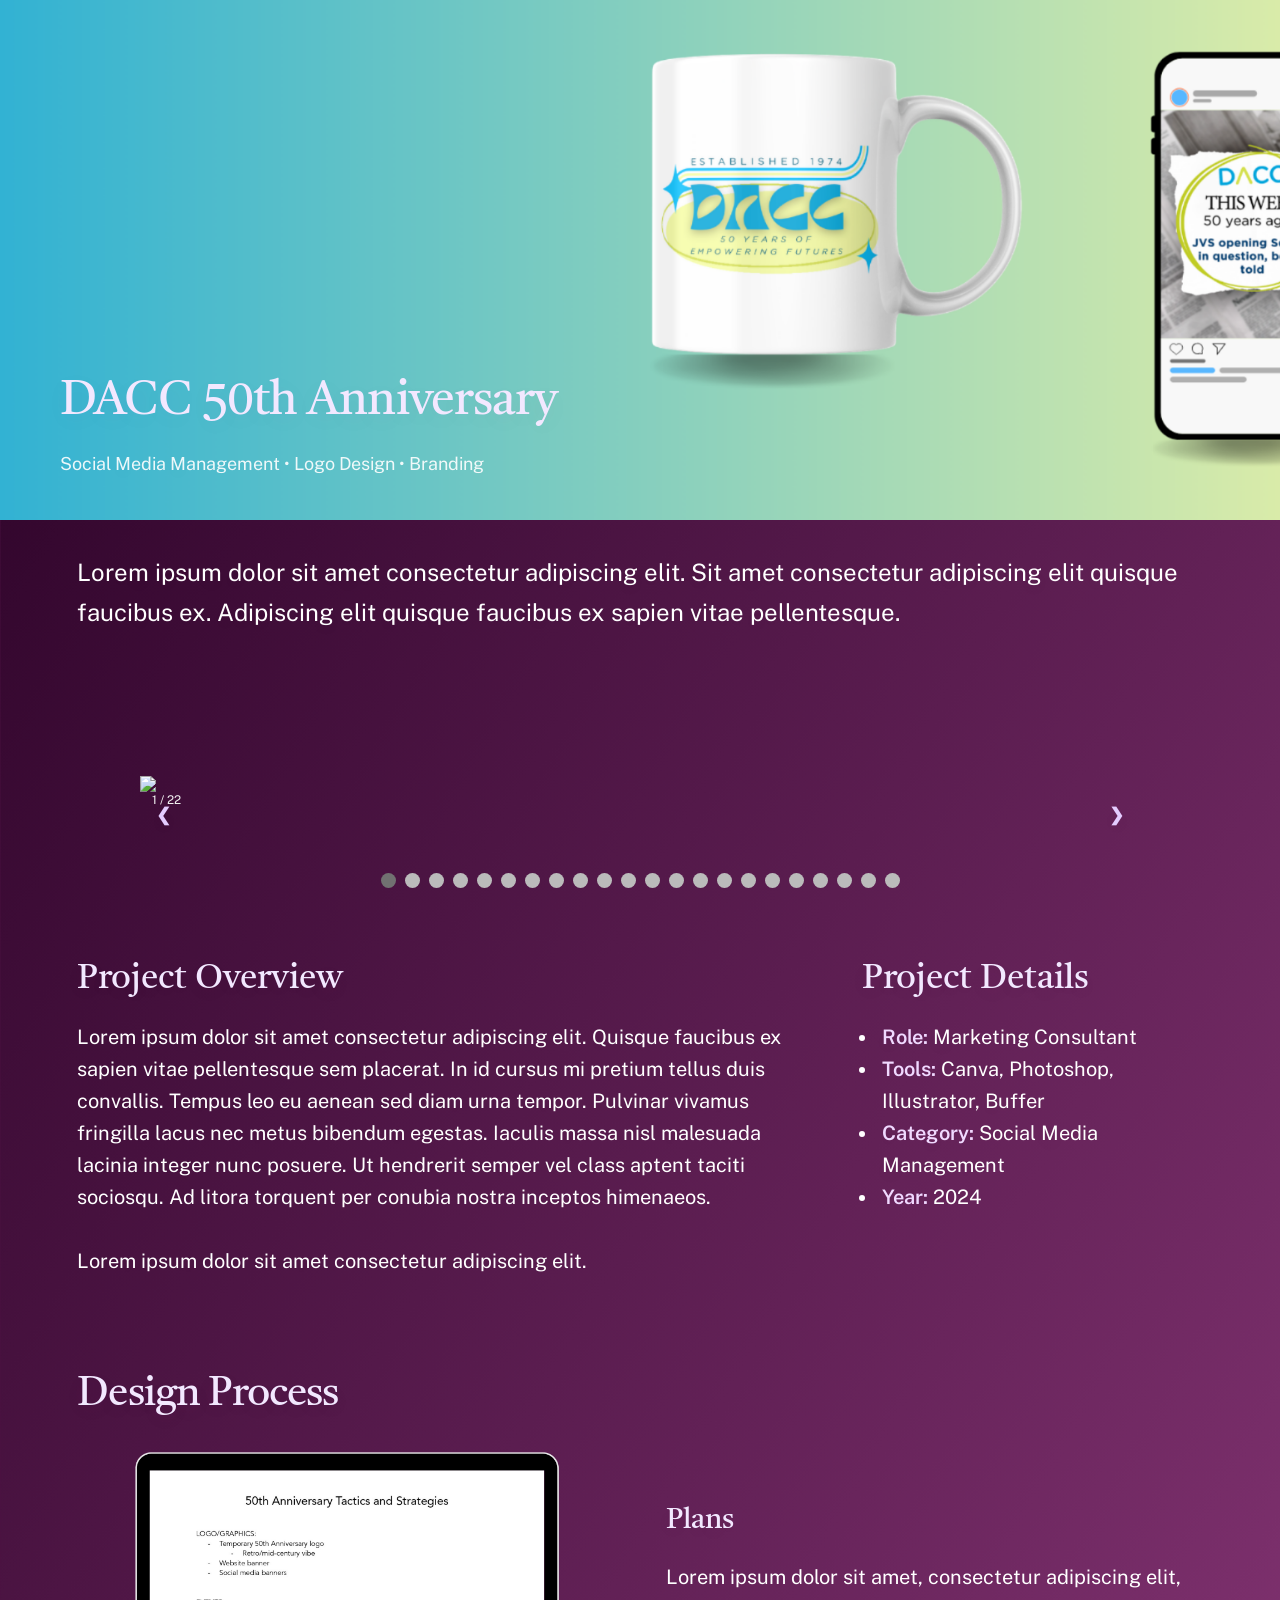
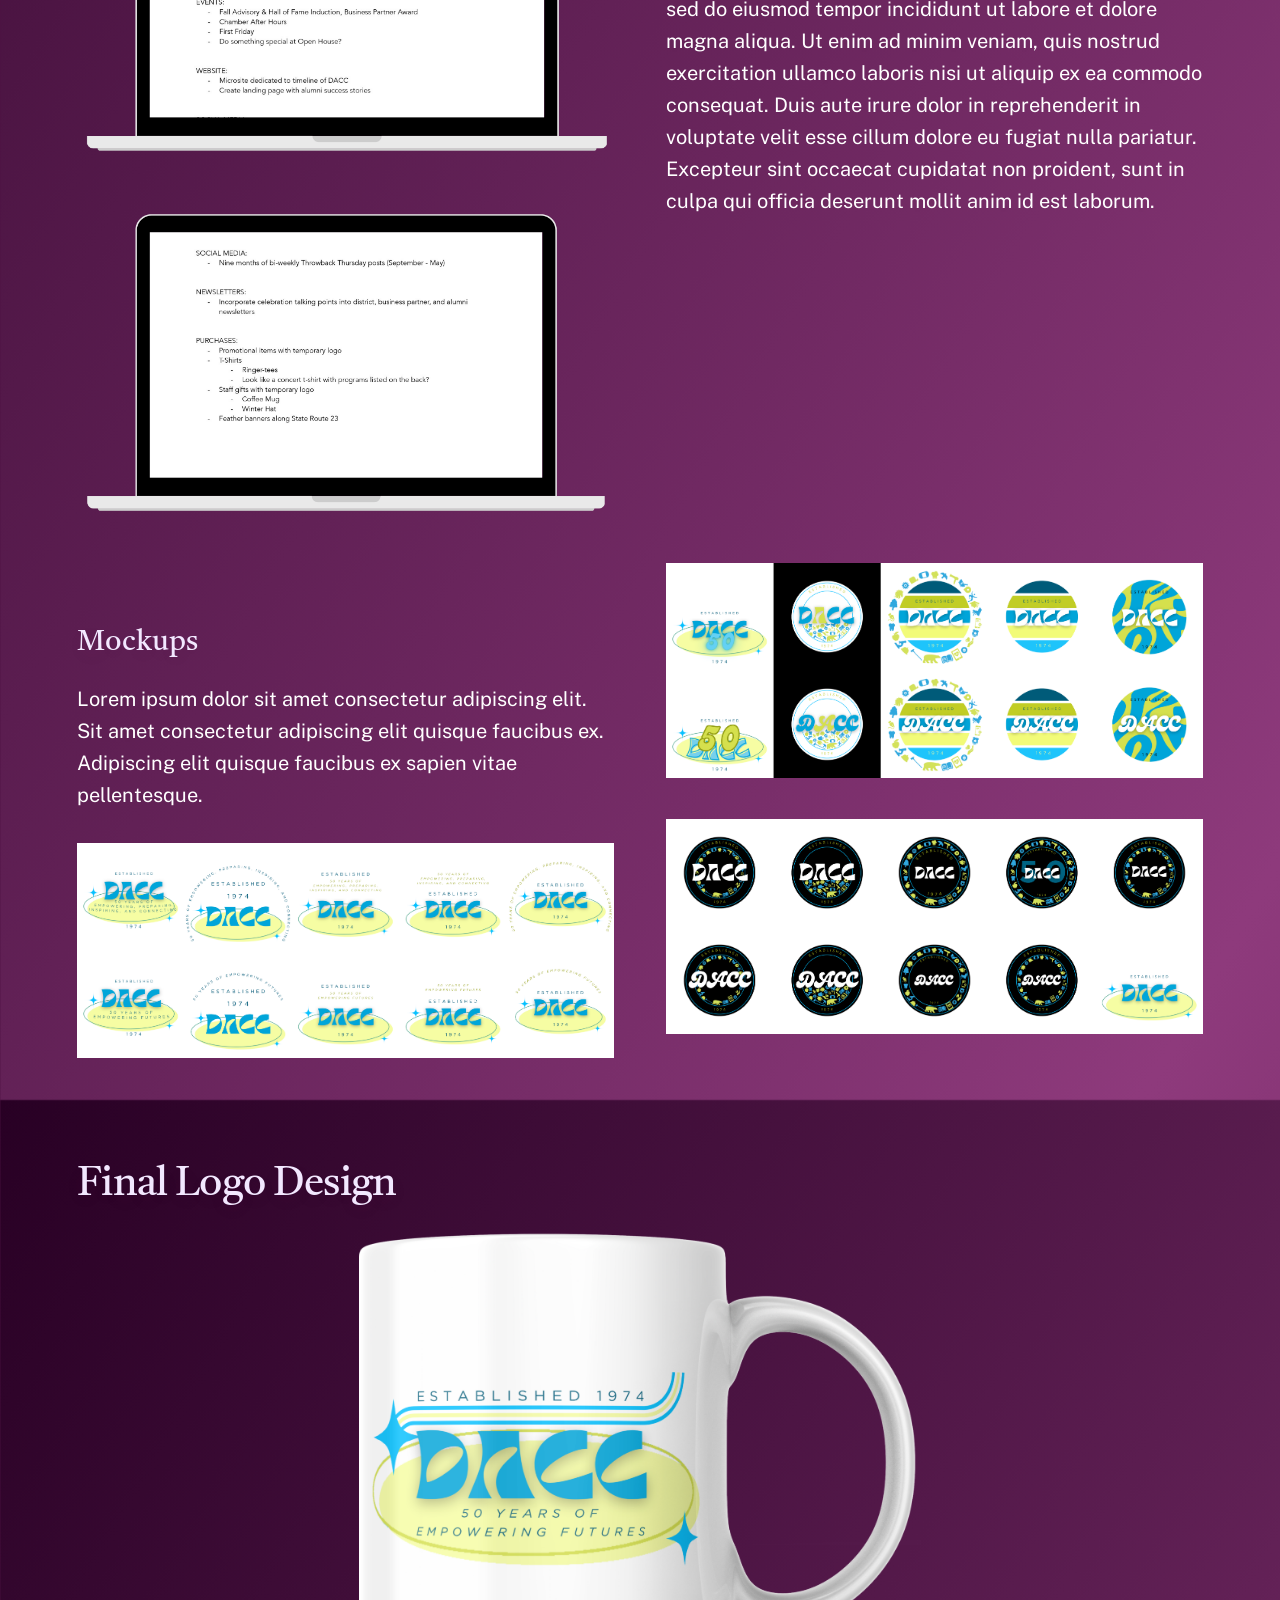
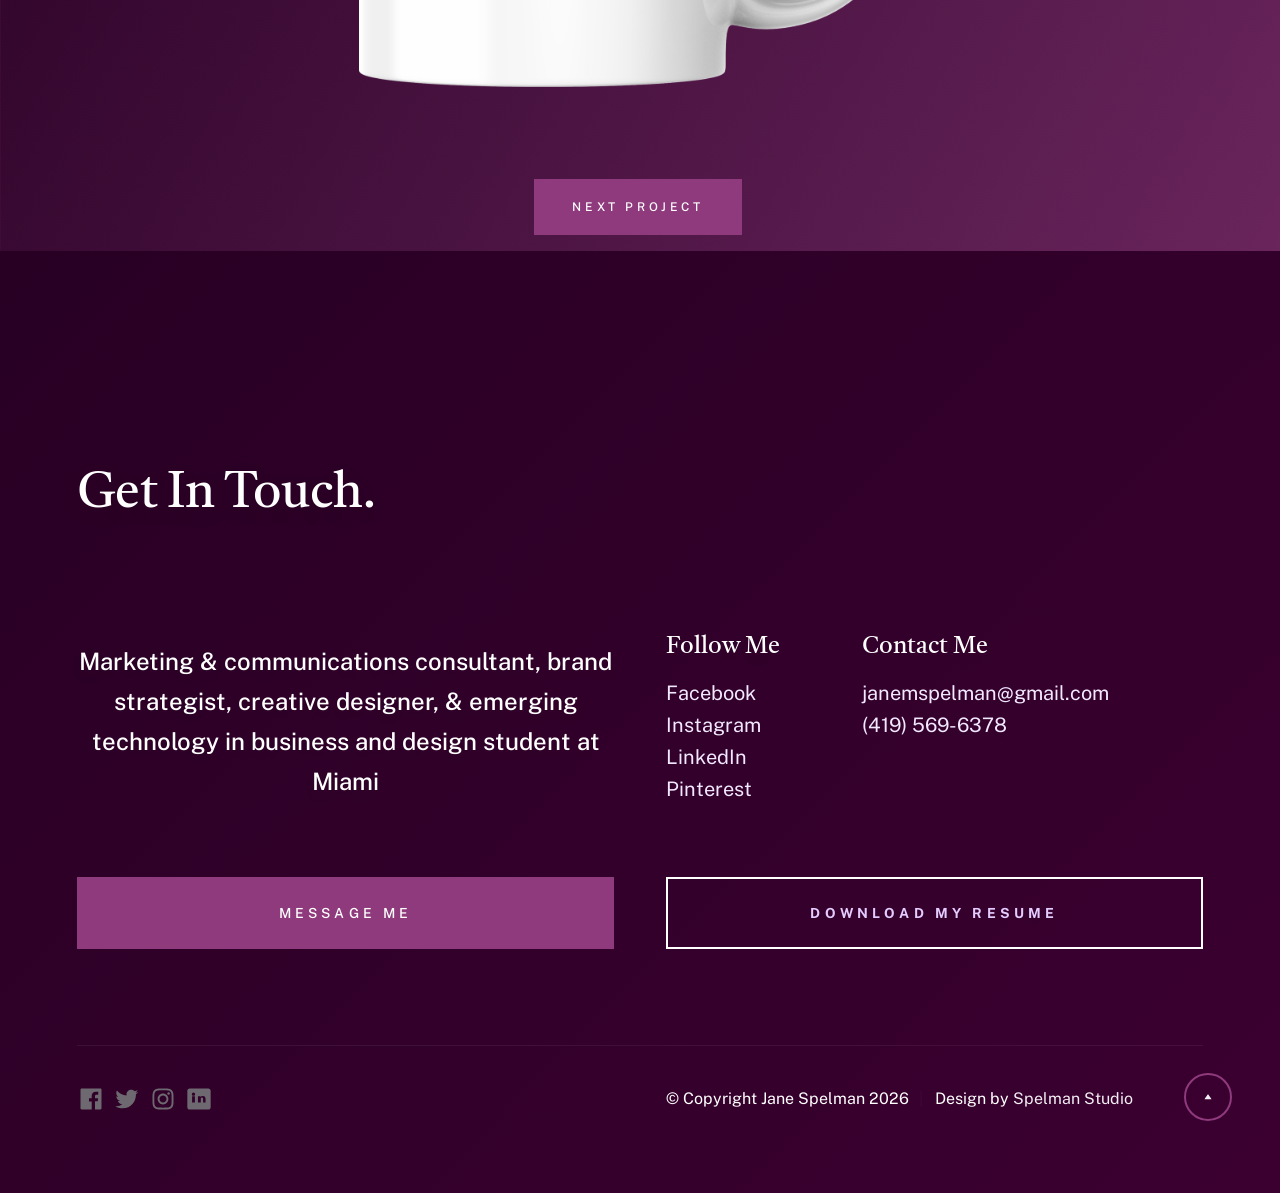
==== commit a1452068: "Rerouting Back to Portfolio to Next Project" ====
--- a/projectfive.html
+++ b/projectfive.html
@@ -98,10 +98,8 @@
 <header class="section-header">
 
 <p class="lead">
-This project is a fully functional calculator application
-built using ReactJS. The goal was to practice front-end
-development while designing a fun, cute user interface
-that feels playful but still easy to use.
+Lorem ipsum dolor sit amet consectetur adipiscing elit. Sit amet consectetur adipiscing elit quisque faucibus ex. 
+Adipiscing elit quisque faucibus ex sapien vitae pellentesque.
 </p>
 
 </header>
@@ -274,11 +272,14 @@
 <h3>Project Overview</h3>
 
 <p>
-This project features an Instagram-inspired post carousel that displays weekly design progress images in authentic post format. The carousel is fully responsive with smooth touch/swipe navigation, custom pagination dots, and luxury plum-themed styling that matches the portfolio theme.
+Lorem ipsum dolor sit amet consectetur adipiscing elit. Quisque faucibus ex sapien vitae pellentesque sem placerat. 
+In id cursus mi pretium tellus duis convallis. Tempus leo eu aenean sed diam urna tempor. Pulvinar vivamus fringilla 
+lacus nec metus bibendum egestas. Iaculis massa nisl malesuada lacinia integer nunc posuere. Ut hendrerit semper vel 
+class aptent taciti sociosqu. Ad litora torquent per conubia nostra inceptos himenaeos.
 </p>
 
 <p>
-Perfect for showcasing multiple images in an engaging, story-like format with native mobile gestures and desktop hover effects.
+Lorem ipsum dolor sit amet consectetur adipiscing elit.
 </p>
 
 </div>
@@ -330,31 +331,31 @@
 
 <div class="column xl-6 lg-6 md-12">
 
+<h4>Plans</h4>
+
+<p>
+Lorem ipsum dolor sit amet, consectetur adipiscing elit, sed do eiusmod tempor incididunt ut labore et dolore magna aliqua. 
+Ut enim ad minim veniam, quis nostrud exercitation ullamco laboris nisi ut aliquip ex ea commodo consequat. 
+Duis aute irure dolor in reprehenderit in voluptate velit esse cillum dolore eu fugiat nulla pariatur. 
+Excepteur sint occaecat cupidatat non proident, sunt in culpa qui officia deserunt mollit anim id est laborum.
+</p>
+
+</div>
+
+</div>
+
+
+
+<!-- Sketches -->
+<div class="row">
+
+<div class="column xl-6 lg-6 md-12">
+
 <h4>Mockups</h4>
 
 <p>
-The project began with creating a multitude of mockups to explore different design directions 
-and layouts for the logo and new brand identity. This iterative process allowed for testing various styles, 
-color schemes, and user interface elements to find the most visually appealing and functional designs.
-</p>
-
-</div>
-
-</div>
-
-
-
-<!-- Sketches -->
-<div class="row">
-
-<div class="column xl-6 lg-6 md-12">
-
-<h4>Concept Sketches</h4>
-
-<p>
-Early logo concepts were sketched by hand to explore
-different visual directions and symbolic ideas before
-moving into digital design.
+Lorem ipsum dolor sit amet consectetur adipiscing elit. Sit amet consectetur adipiscing elit quisque faucibus ex. 
+Adipiscing elit quisque faucibus ex sapien vitae pellentesque.
 </p>
 
 <img src="images/folio/project5/logomockups3.png" alt="Logo Mockups">
@@ -392,8 +393,8 @@
 
 <div class="column xl-12" style="text-align:center; margin-top:60px;">
 
-<a href="index.html" class="btn btn--primary">
-Back to Portfolio
+<a href="projectsix.html" class="btn btn--primary">
+Next Project
 </a>
 
 </div>
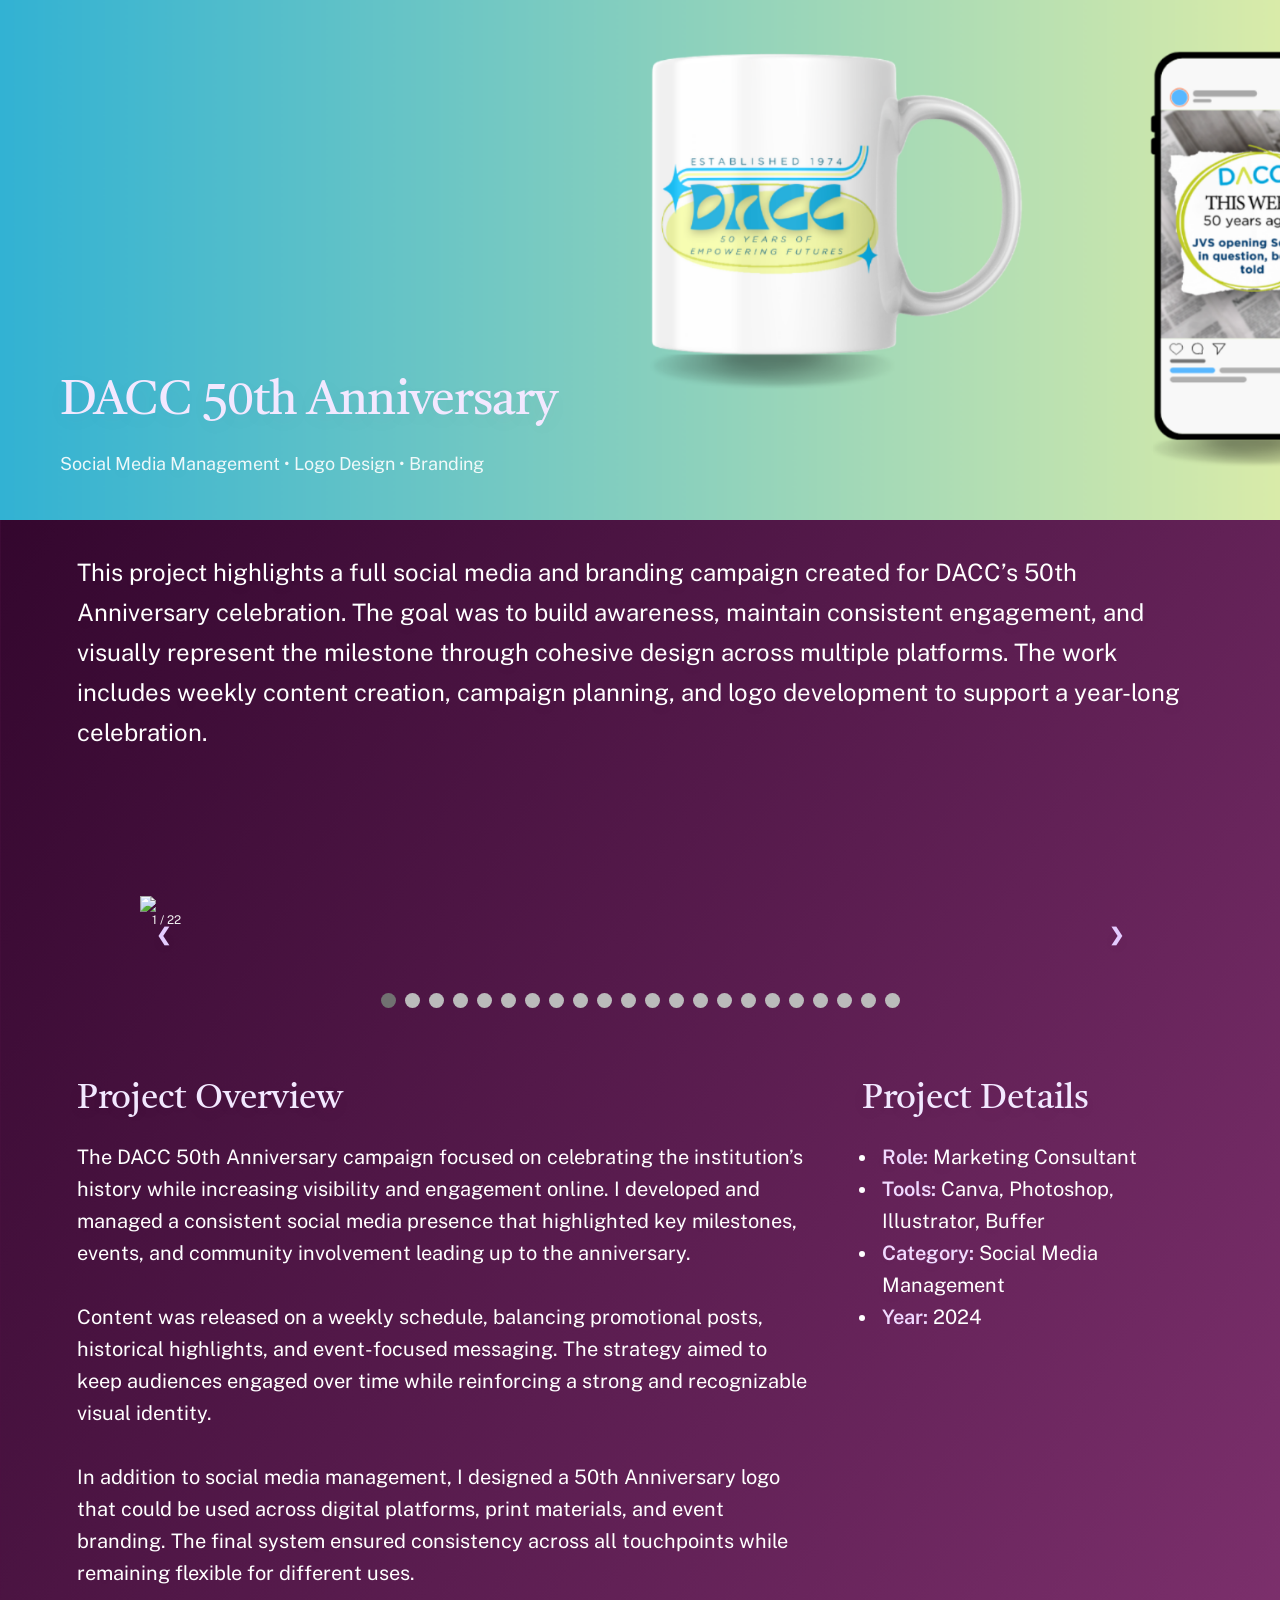
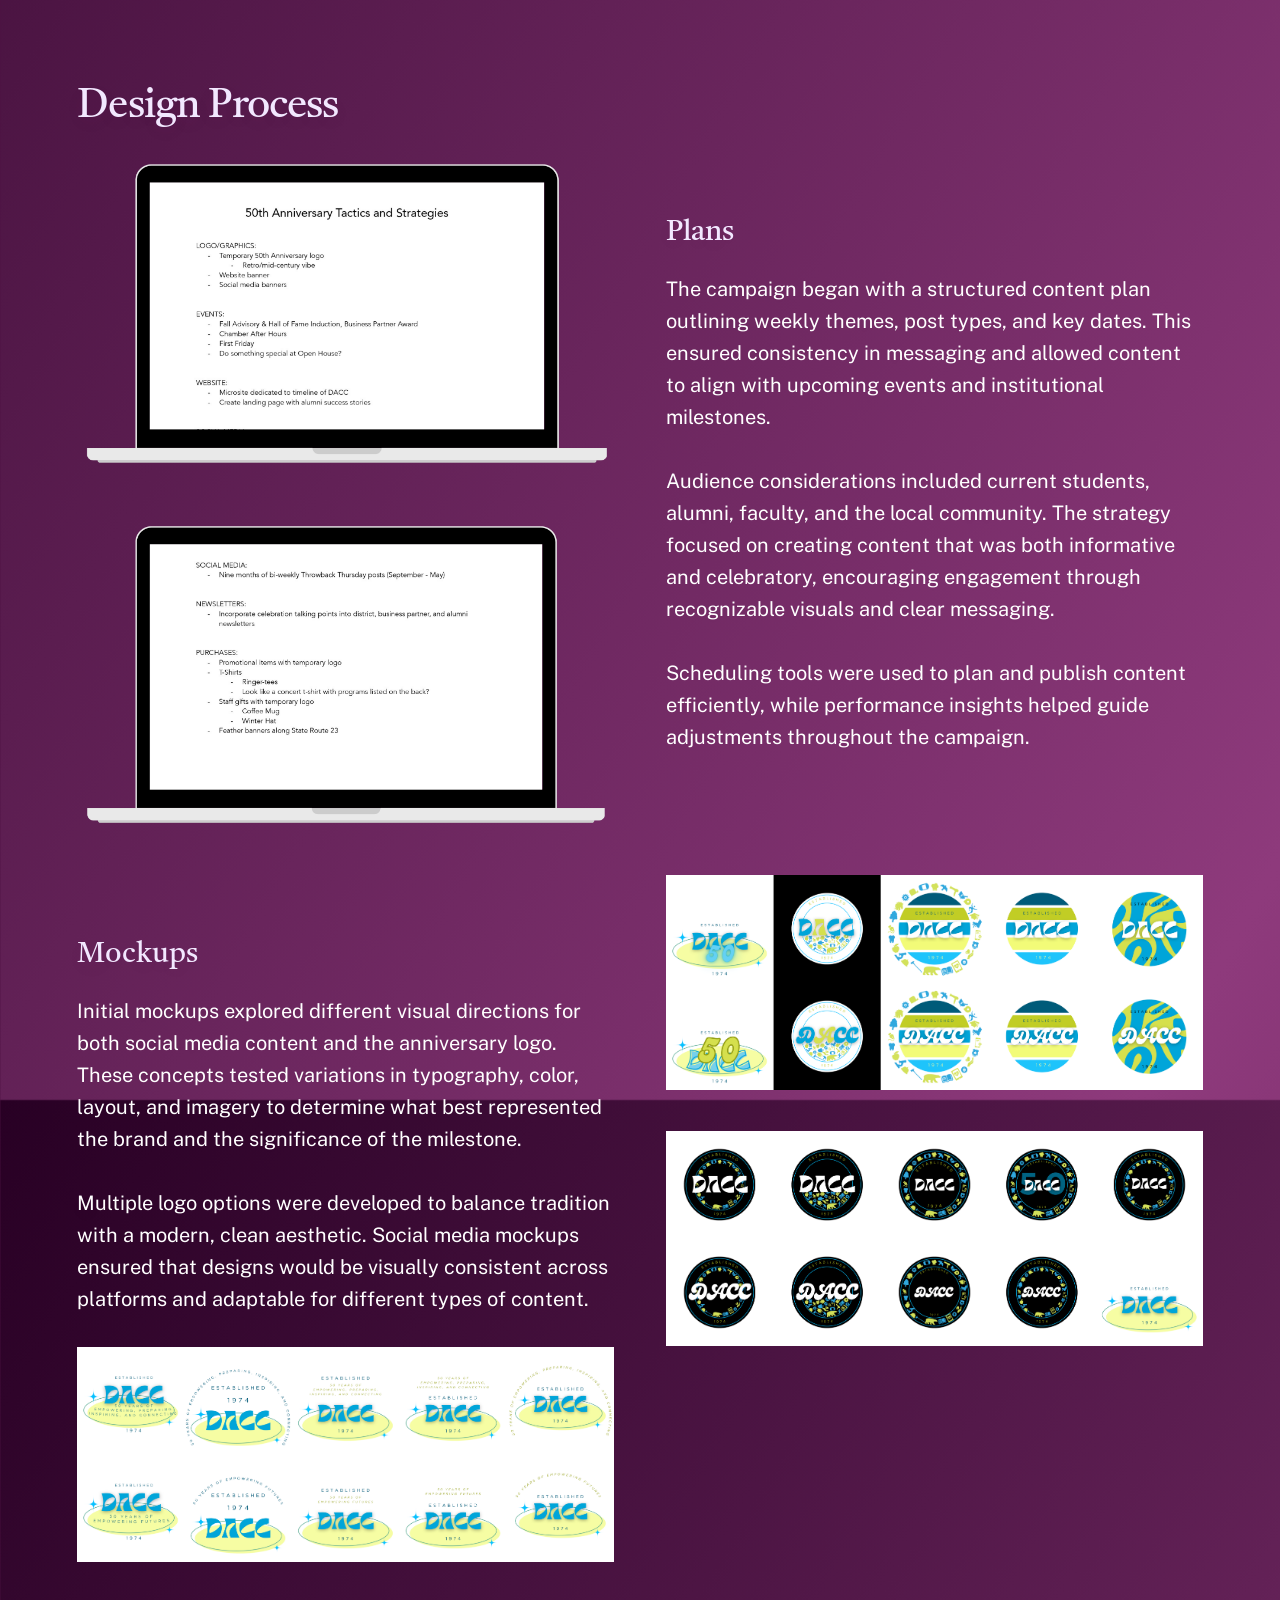
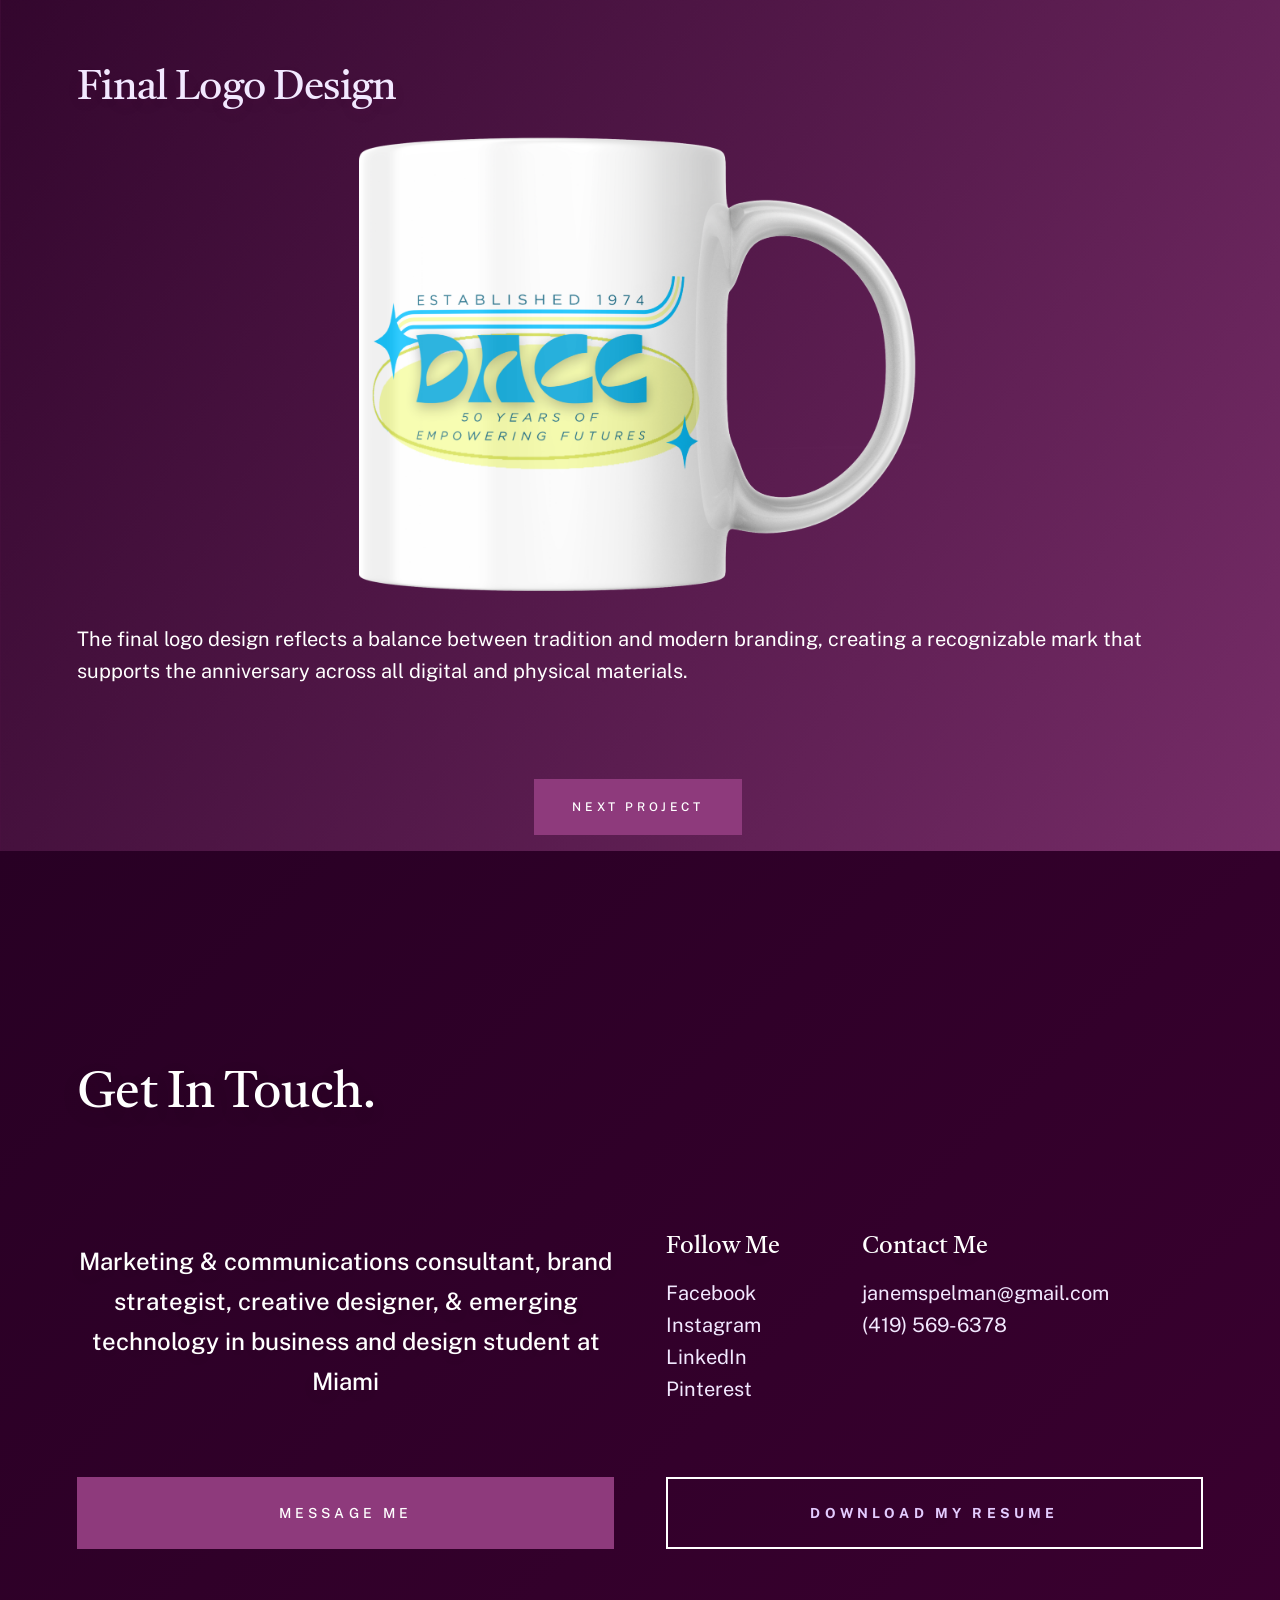
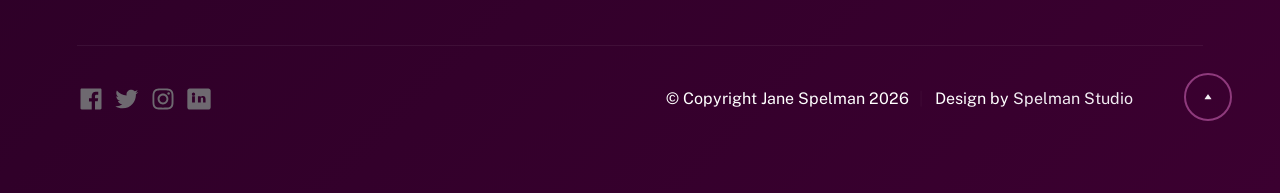
==== commit 9e49e80a: "projectfive text" ====
--- a/projectfive.html
+++ b/projectfive.html
@@ -98,8 +98,10 @@
 <header class="section-header">
 
 <p class="lead">
-Lorem ipsum dolor sit amet consectetur adipiscing elit. Sit amet consectetur adipiscing elit quisque faucibus ex. 
-Adipiscing elit quisque faucibus ex sapien vitae pellentesque.
+This project highlights a full social media and branding campaign created for DACC’s 50th Anniversary celebration. 
+The goal was to build awareness, maintain consistent engagement, and visually represent the milestone through cohesive 
+design across multiple platforms. The work includes weekly content creation, campaign planning, and logo development to 
+support a year-long celebration.
 </p>
 
 </header>
@@ -272,14 +274,19 @@
 <h3>Project Overview</h3>
 
 <p>
-Lorem ipsum dolor sit amet consectetur adipiscing elit. Quisque faucibus ex sapien vitae pellentesque sem placerat. 
-In id cursus mi pretium tellus duis convallis. Tempus leo eu aenean sed diam urna tempor. Pulvinar vivamus fringilla 
-lacus nec metus bibendum egestas. Iaculis massa nisl malesuada lacinia integer nunc posuere. Ut hendrerit semper vel 
-class aptent taciti sociosqu. Ad litora torquent per conubia nostra inceptos himenaeos.
-</p>
-
-<p>
-Lorem ipsum dolor sit amet consectetur adipiscing elit.
+The DACC 50th Anniversary campaign focused on celebrating the institution’s history while increasing visibility and 
+engagement online. I developed and managed a consistent social media presence that highlighted key milestones, events, 
+and community involvement leading up to the anniversary.
+</p>
+<p>
+    Content was released on a weekly schedule, balancing promotional posts, historical highlights, and event-focused messaging. 
+    The strategy aimed to keep audiences engaged over time while reinforcing a strong and recognizable visual identity.
+</p>
+
+<p>
+In addition to social media management, I designed a 50th Anniversary logo that could be used across digital platforms, 
+print materials, and event branding. The final system ensured consistency across all touchpoints while remaining flexible 
+for different uses.
 </p>
 
 </div>
@@ -334,10 +341,16 @@
 <h4>Plans</h4>
 
 <p>
-Lorem ipsum dolor sit amet, consectetur adipiscing elit, sed do eiusmod tempor incididunt ut labore et dolore magna aliqua. 
-Ut enim ad minim veniam, quis nostrud exercitation ullamco laboris nisi ut aliquip ex ea commodo consequat. 
-Duis aute irure dolor in reprehenderit in voluptate velit esse cillum dolore eu fugiat nulla pariatur. 
-Excepteur sint occaecat cupidatat non proident, sunt in culpa qui officia deserunt mollit anim id est laborum.
+The campaign began with a structured content plan outlining weekly themes, post types, and key dates. This ensured consistency 
+in messaging and allowed content to align with upcoming events and institutional milestones.
+</p>
+<p>
+    Audience considerations included current students, alumni, faculty, and the local community. The strategy focused on creating 
+    content that was both informative and celebratory, encouraging engagement through recognizable visuals and clear messaging.
+</p>
+<p>
+    Scheduling tools were used to plan and publish content efficiently, while performance insights helped guide adjustments 
+    throughout the campaign.
 </p>
 
 </div>
@@ -354,8 +367,13 @@
 <h4>Mockups</h4>
 
 <p>
-Lorem ipsum dolor sit amet consectetur adipiscing elit. Sit amet consectetur adipiscing elit quisque faucibus ex. 
-Adipiscing elit quisque faucibus ex sapien vitae pellentesque.
+Initial mockups explored different visual directions for both social media content and the anniversary logo. These concepts 
+tested variations in typography, color, layout, and imagery to determine what best represented the brand and the significance 
+of the milestone.
+</p>
+<p>
+    Multiple logo options were developed to balance tradition with a modern, clean aesthetic. Social media mockups ensured 
+    that designs would be visually consistent across platforms and adaptable for different types of content.
 </p>
 
 <img src="images/folio/project5/logomockups3.png" alt="Logo Mockups">
@@ -381,7 +399,10 @@
 <h2>Final Logo Design</h2>
 
 <img src="images/folio/project5/dacc50thfinal1.png" alt="Final Logo Design" style="width: 50%; center; display: block; margin-left: auto; margin-right: auto;">
-
+<p>
+    The final logo design reflects a balance between tradition and modern branding, creating a recognizable mark that supports 
+    the anniversary across all digital and physical materials.
+</p>
 </div>
 
 </div>
